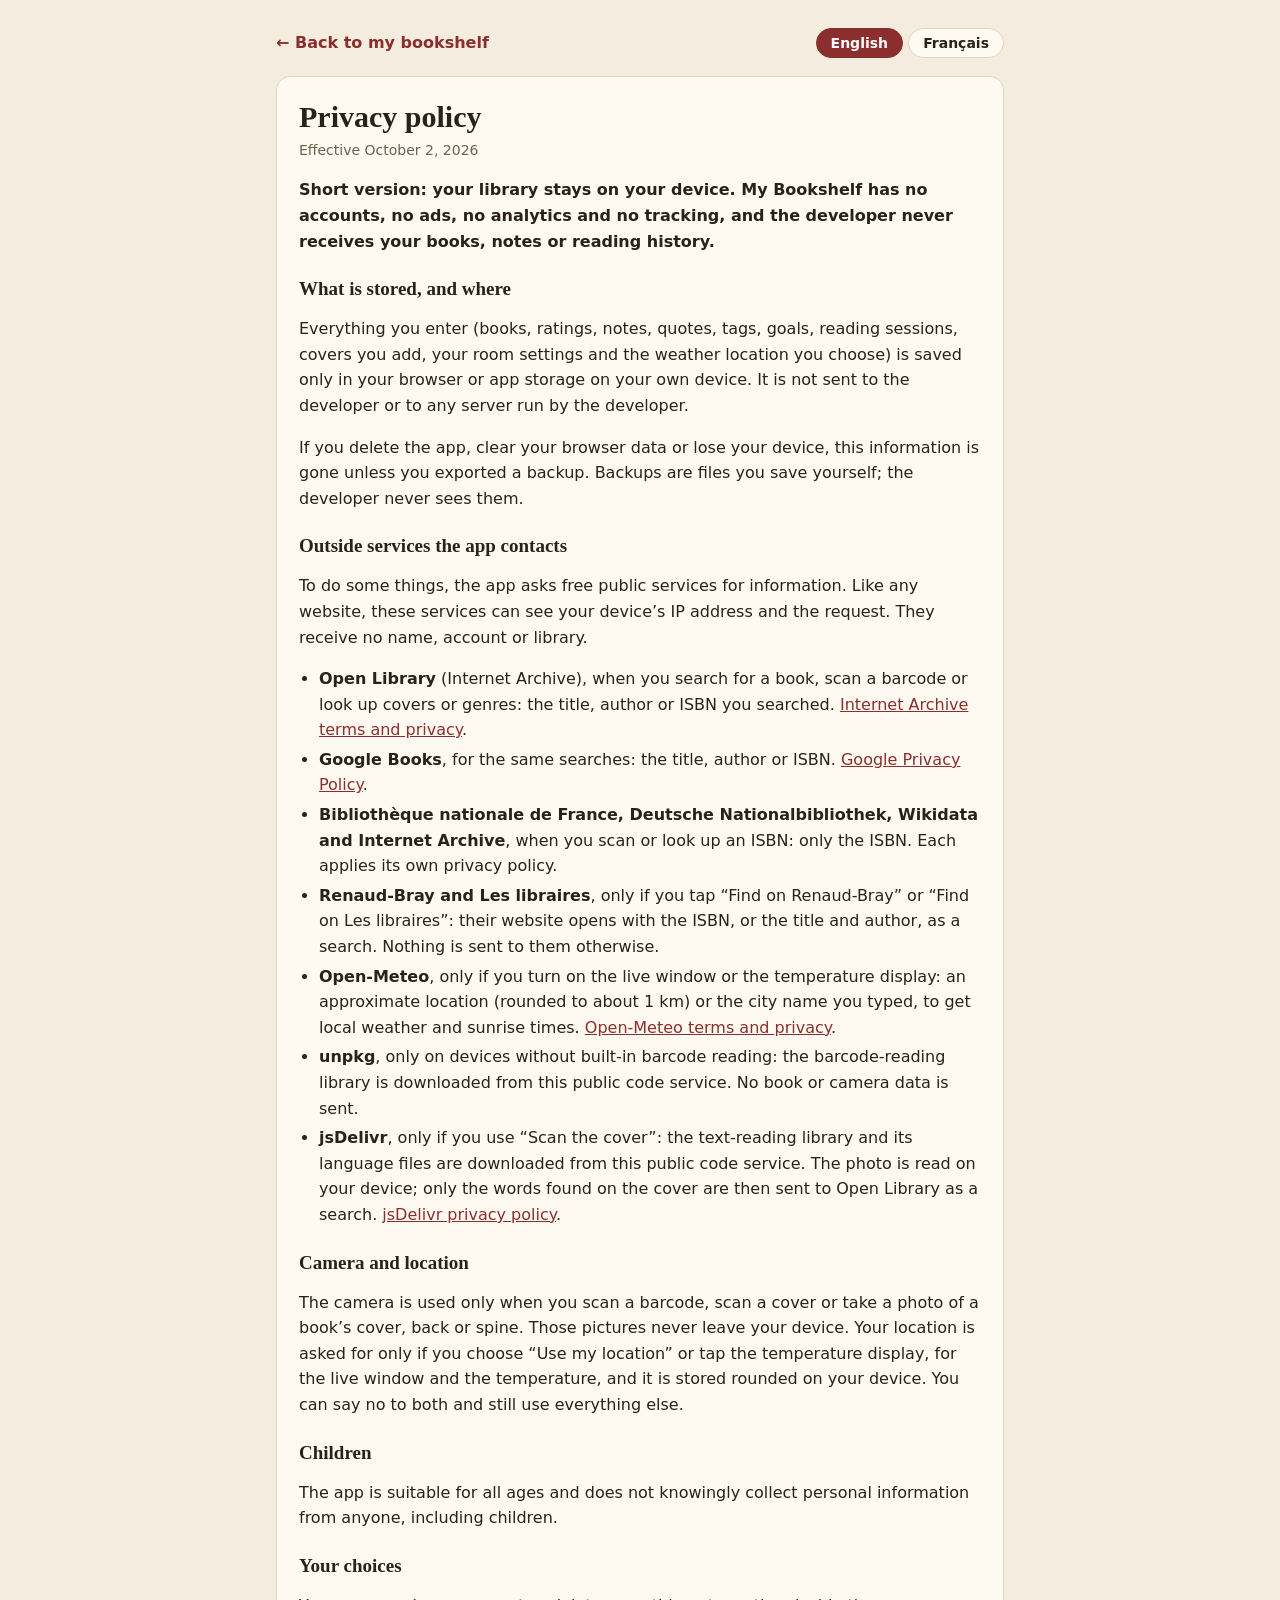
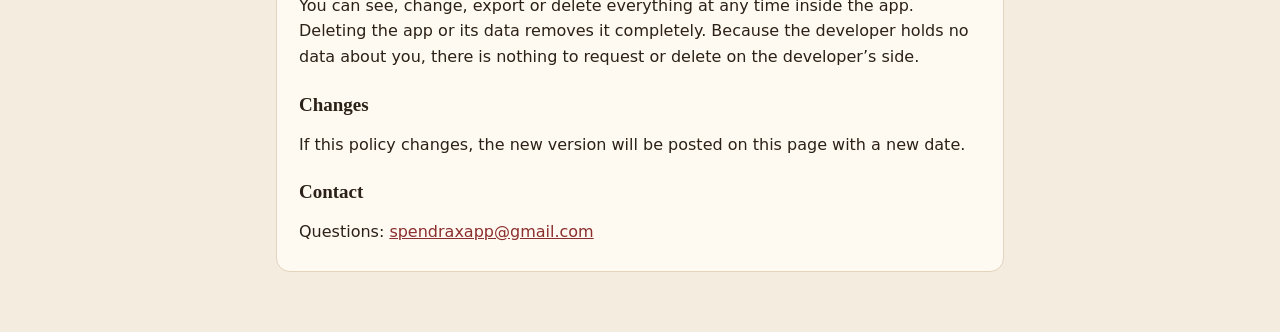
==== privacy.html @ d42e839b "Update app to version 62 More places are asked when a book is scanned or looked up (French and Germa" ====
<!doctype html>
<html lang="en"><head><meta charset="utf-8"><meta name="viewport" content="width=device-width, initial-scale=1">
<title>Privacy policy · My Bookshelf</title><meta name="theme-color" content="#6d4523"><link rel="icon" href="icon-192.png">
<style>
:root{--bg:#f3ecdf;--card:#fffaf1;--ink:#2a2118;--muted:#6f6152;--acc:#8b2e2e;--line:#e2d4bd}
@media(prefers-color-scheme:dark){:root{--bg:#1f1a15;--card:#2a231c;--ink:#f1e7d6;--muted:#bba98f;--acc:#e28b7a;--line:#3e3428}}
*{box-sizing:border-box}body{margin:0;background:var(--bg);color:var(--ink);font:16px/1.6 system-ui,-apple-system,Segoe UI,sans-serif}
main{max-width:760px;margin:0 auto;padding:28px 16px 60px}
.top{display:flex;flex-wrap:wrap;gap:10px;align-items:center;justify-content:space-between;margin-bottom:18px}
.top a{color:var(--acc);font-weight:600;text-decoration:none}
.lang button{border:1px solid var(--line);background:var(--card);color:var(--ink);border-radius:999px;padding:6px 14px;font:600 14px system-ui,sans-serif;cursor:pointer}
.lang button[aria-pressed=true]{background:var(--acc);border-color:var(--acc);color:#fff}
article{background:var(--card);border:1px solid var(--line);border-radius:14px;padding:22px 22px 10px}
h1{font:700 30px/1.2 Georgia,serif;margin:0 0 4px}h2{font:700 19px Georgia,serif;margin:24px 0 6px}
.date{color:var(--muted);font-size:14px;margin:0 0 14px}a{color:var(--acc)}ul{padding-left:20px}li{margin:4px 0}
[hidden]{display:none!important}
</style></head><body><main>
<div class="top"><a href="./">&larr; <span data-l="en">Back to my bookshelf</span><span data-l="fr" hidden>Retour à ma bibliothèque</span></a>
<div class="lang" role="group" aria-label="Language"><button type="button" data-set="en" aria-pressed="true">English</button> <button type="button" data-set="fr" aria-pressed="false">Français</button></div></div>
<article data-l="en"><h1>Privacy policy</h1><p class="date">Effective October 2, 2026</p>
<p><strong>Short version: your library stays on your device. My Bookshelf has no accounts, no ads, no analytics and no tracking, and the developer never receives your books, notes or reading history.</strong></p>
<h2>What is stored, and where</h2>
<p>Everything you enter (books, ratings, notes, quotes, tags, goals, reading sessions, covers you add, your room settings and the weather location you choose) is saved only in your browser or app storage on your own device. It is not sent to the developer or to any server run by the developer.</p>
<p>If you delete the app, clear your browser data or lose your device, this information is gone unless you exported a backup. Backups are files you save yourself; the developer never sees them.</p>
<h2>Outside services the app contacts</h2>
<p>To do some things, the app asks free public services for information. Like any website, these services can see your device’s IP address and the request. They receive no name, account or library.</p>
<ul>
<li><strong>Open Library</strong> (Internet Archive), when you search for a book, scan a barcode or look up covers or genres: the title, author or ISBN you searched. <a href="https://archive.org/about/terms.php">Internet Archive terms and privacy</a>.</li>
<li><strong>Google Books</strong>, for the same searches: the title, author or ISBN. <a href="https://policies.google.com/privacy">Google Privacy Policy</a>.</li>
<li><strong>Bibliothèque nationale de France, Deutsche Nationalbibliothek, Wikidata and Internet Archive</strong>, when you scan or look up an ISBN: only the ISBN. Each applies its own privacy policy.</li>
<li><strong>Renaud-Bray and Les libraires</strong>, only if you tap “Find on Renaud-Bray” or “Find on Les libraires”: their website opens with the ISBN, or the title and author, as a search. Nothing is sent to them otherwise.</li>
<li><strong>Open-Meteo</strong>, only if you turn on the live window or the temperature display: an approximate location (rounded to about 1 km) or the city name you typed, to get local weather and sunrise times. <a href="https://open-meteo.com/en/terms">Open-Meteo terms and privacy</a>.</li>
<li><strong>unpkg</strong>, only on devices without built-in barcode reading: the barcode-reading library is downloaded from this public code service. No book or camera data is sent.</li>
<li><strong>jsDelivr</strong>, only if you use “Scan the cover”: the text-reading library and its language files are downloaded from this public code service. The photo is read on your device; only the words found on the cover are then sent to Open Library as a search. <a href="https://www.jsdelivr.com/terms/privacy-policy-jsdelivr-net">jsDelivr privacy policy</a>.</li>
</ul>
<h2>Camera and location</h2>
<p>The camera is used only when you scan a barcode, scan a cover or take a photo of a book’s cover, back or spine. Those pictures never leave your device. Your location is asked for only if you choose “Use my location” or tap the temperature display, for the live window and the temperature, and it is stored rounded on your device. You can say no to both and still use everything else.</p>
<h2>Children</h2>
<p>The app is suitable for all ages and does not knowingly collect personal information from anyone, including children.</p>
<h2>Your choices</h2>
<p>You can see, change, export or delete everything at any time inside the app. Deleting the app or its data removes it completely. Because the developer holds no data about you, there is nothing to request or delete on the developer’s side.</p>
<h2>Changes</h2>
<p>If this policy changes, the new version will be posted on this page with a new date.</p>
<h2>Contact</h2>
<p>Questions: <a href="mailto:spendraxapp@gmail.com">spendraxapp@gmail.com</a></p></article><article data-l="fr" hidden><h1>Politique de confidentialité</h1><p class="date">En vigueur le 2 octobre 2026</p>
<p><strong>En bref : votre bibliothèque reste sur votre appareil. My Bookshelf n’a ni compte, ni publicité, ni statistiques d’utilisation, ni pistage, et le développeur ne reçoit jamais vos livres, vos notes ou votre historique de lecture.</strong></p>
<h2>Ce qui est enregistré, et où</h2>
<p>Tout ce que vous entrez (livres, notes, citations, étiquettes, objectifs, séances de lecture, couvertures ajoutées, réglages de la pièce et lieu choisi pour la météo) est enregistré uniquement dans le stockage de votre navigateur ou de l’application, sur votre appareil. Rien n’est envoyé au développeur ni à un serveur exploité par le développeur.</p>
<p>Si vous supprimez l’application, effacez les données du navigateur ou perdez votre appareil, ces renseignements disparaissent, sauf si vous avez exporté une sauvegarde. Les sauvegardes sont des fichiers que vous conservez vous-même; le développeur ne les voit jamais.</p>
<h2>Services externes contactés par l’application</h2>
<p>Pour certaines fonctions, l’application demande des renseignements à des services publics gratuits. Comme pour tout site Web, ces services peuvent voir l’adresse IP de votre appareil et la demande. Ils ne reçoivent ni nom, ni compte, ni bibliothèque.</p>
<ul>
<li><strong>Open Library</strong> (Internet Archive), quand vous cherchez un livre, lisez un code-barres ou cherchez des couvertures ou des genres : le titre, l’auteur ou l’ISBN recherché. <a href="https://archive.org/about/terms.php">Conditions et confidentialité d’Internet Archive</a>.</li>
<li><strong>Google Books</strong>, pour les mêmes recherches : le titre, l’auteur ou l’ISBN. <a href="https://policies.google.com/privacy?hl=fr">Règles de confidentialité de Google</a>.</li>
<li><strong>Bibliothèque nationale de France, Deutsche Nationalbibliothek, Wikidata et Internet Archive</strong>, quand vous scannez ou cherchez un ISBN : seulement l’ISBN. Chacun applique sa propre politique de confidentialité.</li>
<li><strong>Renaud-Bray et Les libraires</strong>, seulement si vous touchez « Chercher sur Renaud-Bray » ou « Chercher sur Les libraires » : leur site s’ouvre avec l’ISBN, ou le titre et l’auteur, comme recherche. Rien ne leur est envoyé autrement.</li>
<li><strong>Open-Meteo</strong>, seulement si vous activez la fenêtre en direct ou l’affichage de la température : une position approximative (arrondie à environ 1 km) ou le nom de ville saisi, pour obtenir la météo locale et l’heure du lever du soleil. <a href="https://open-meteo.com/en/terms">Conditions d’Open-Meteo</a>.</li>
<li><strong>unpkg</strong>, seulement sur les appareils sans lecture de code-barres intégrée : la bibliothèque de lecture de codes-barres est téléchargée depuis ce service public. Aucune donnée de livre ou de caméra n’est envoyée.</li>
<li><strong>jsDelivr</strong>, seulement si vous utilisez « Scanner la couverture » : la bibliothèque de lecture de texte et ses fichiers de langue sont téléchargés depuis ce service public. La photo est lue sur votre appareil; seuls les mots trouvés sur la couverture sont ensuite envoyés à Open Library comme recherche. <a href="https://www.jsdelivr.com/terms/privacy-policy-jsdelivr-net">Politique de confidentialité de jsDelivr</a>.</li>
</ul>
<h2>Caméra et position</h2>
<p>La caméra sert seulement quand vous scannez un code-barres, scannez une couverture ou prenez en photo la couverture, le dos ou la tranche d’un livre. Ces images ne quittent jamais votre appareil. La position est demandée seulement si vous choisissez « Utiliser ma position » ou touchez l’affichage de la température, pour la fenêtre en direct et la température, et elle est conservée arrondie sur votre appareil. Vous pouvez refuser les deux et utiliser tout le reste.</p>
<h2>Enfants</h2>
<p>L’application convient à tous les âges et ne recueille sciemment aucun renseignement personnel, y compris auprès d’enfants.</p>
<h2>Vos choix</h2>
<p>Vous pouvez consulter, modifier, exporter ou supprimer toutes vos données à tout moment dans l’application. Supprimer l’application ou ses données les efface complètement. Comme le développeur ne détient aucune donnée vous concernant, il n’y a rien à demander ou à supprimer de son côté.</p>
<h2>Modifications</h2>
<p>Si cette politique change, la nouvelle version sera publiée sur cette page avec une nouvelle date.</p>
<h2>Responsable et contact</h2>
<p>Questions ou demandes relatives à la protection des renseignements personnels : <a href="mailto:spendraxapp@gmail.com">spendraxapp@gmail.com</a></p></article></main><script>
function setL(l){document.documentElement.lang=l;document.querySelectorAll('[data-l]').forEach(e=>e.hidden=e.dataset.l!==l);document.querySelectorAll('[data-set]').forEach(b=>b.setAttribute('aria-pressed',b.dataset.set===l))}
document.querySelectorAll('[data-set]').forEach(b=>b.onclick=()=>setL(b.dataset.set));
let l=new URLSearchParams(location.search).get('lang');try{l=l||localStorage.getItem('bookshelf-lang')}catch(e){}
if(!l)l=(navigator.language||'en').slice(0,2);setL(l==='fr'||l==='ht'?'fr':'en');
</script></body></html>
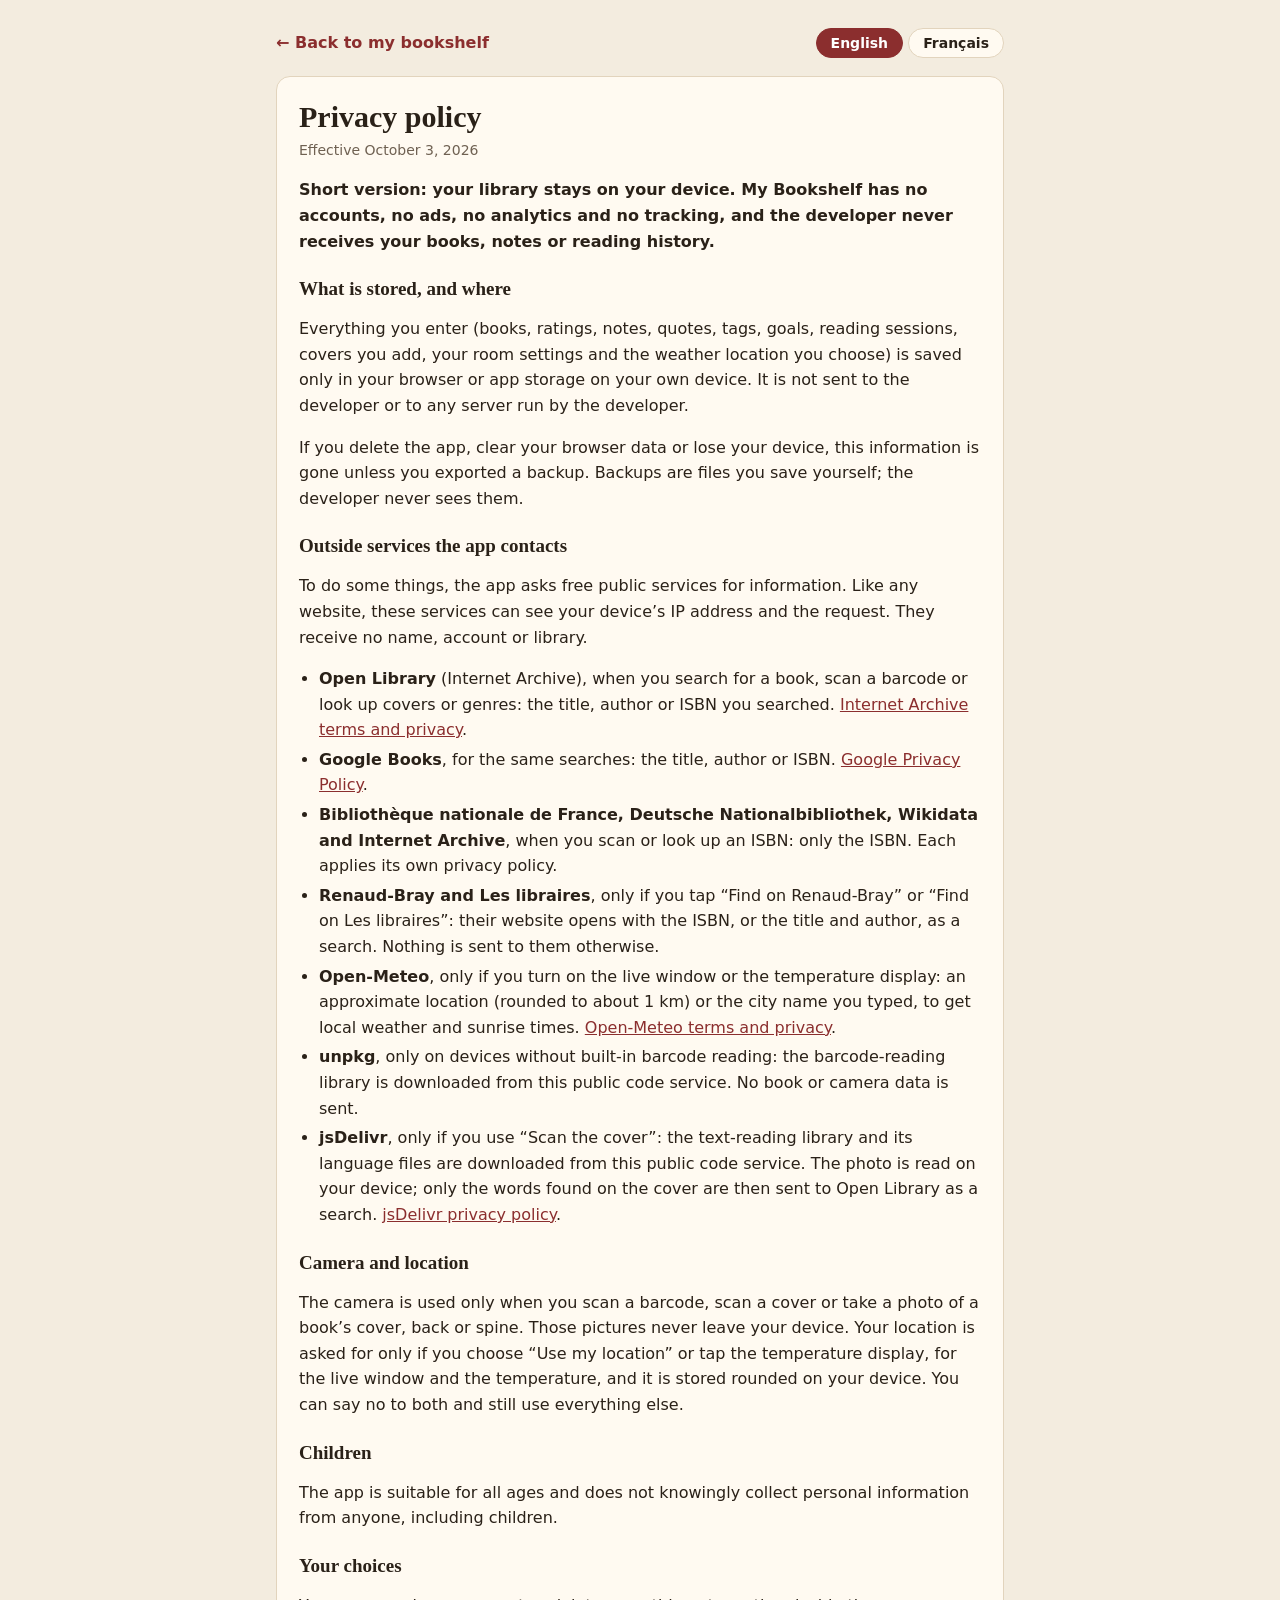
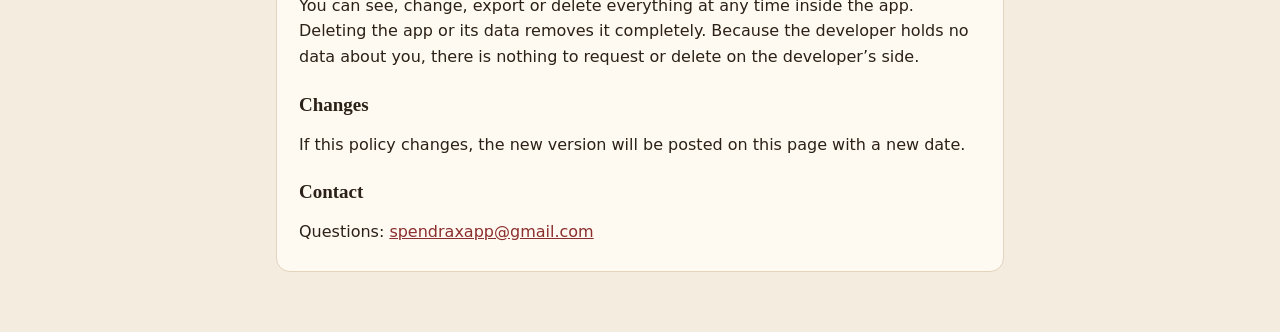
==== commit 2bc6a405: "Privacy page: new effective date Co-Authored-By: Claude Opus 5.5 <noreply@anthropic.com> Claude-Sess" ====
--- a/privacy.html
+++ b/privacy.html
@@ -17,7 +17,7 @@
 </style></head><body><main>
 <div class="top"><a href="./">&larr; <span data-l="en">Back to my bookshelf</span><span data-l="fr" hidden>Retour à ma bibliothèque</span></a>
 <div class="lang" role="group" aria-label="Language"><button type="button" data-set="en" aria-pressed="true">English</button> <button type="button" data-set="fr" aria-pressed="false">Français</button></div></div>
-<article data-l="en"><h1>Privacy policy</h1><p class="date">Effective October 2, 2026</p>
+<article data-l="en"><h1>Privacy policy</h1><p class="date">Effective October 3, 2026</p>
 <p><strong>Short version: your library stays on your device. My Bookshelf has no accounts, no ads, no analytics and no tracking, and the developer never receives your books, notes or reading history.</strong></p>
 <h2>What is stored, and where</h2>
 <p>Everything you enter (books, ratings, notes, quotes, tags, goals, reading sessions, covers you add, your room settings and the weather location you choose) is saved only in your browser or app storage on your own device. It is not sent to the developer or to any server run by the developer.</p>
@@ -42,7 +42,7 @@
 <h2>Changes</h2>
 <p>If this policy changes, the new version will be posted on this page with a new date.</p>
 <h2>Contact</h2>
-<p>Questions: <a href="mailto:spendraxapp@gmail.com">spendraxapp@gmail.com</a></p></article><article data-l="fr" hidden><h1>Politique de confidentialité</h1><p class="date">En vigueur le 2 octobre 2026</p>
+<p>Questions: <a href="mailto:spendraxapp@gmail.com">spendraxapp@gmail.com</a></p></article><article data-l="fr" hidden><h1>Politique de confidentialité</h1><p class="date">En vigueur le 3 octobre 2026</p>
 <p><strong>En bref : votre bibliothèque reste sur votre appareil. My Bookshelf n’a ni compte, ni publicité, ni statistiques d’utilisation, ni pistage, et le développeur ne reçoit jamais vos livres, vos notes ou votre historique de lecture.</strong></p>
 <h2>Ce qui est enregistré, et où</h2>
 <p>Tout ce que vous entrez (livres, notes, citations, étiquettes, objectifs, séances de lecture, couvertures ajoutées, réglages de la pièce et lieu choisi pour la météo) est enregistré uniquement dans le stockage de votre navigateur ou de l’application, sur votre appareil. Rien n’est envoyé au développeur ni à un serveur exploité par le développeur.</p>
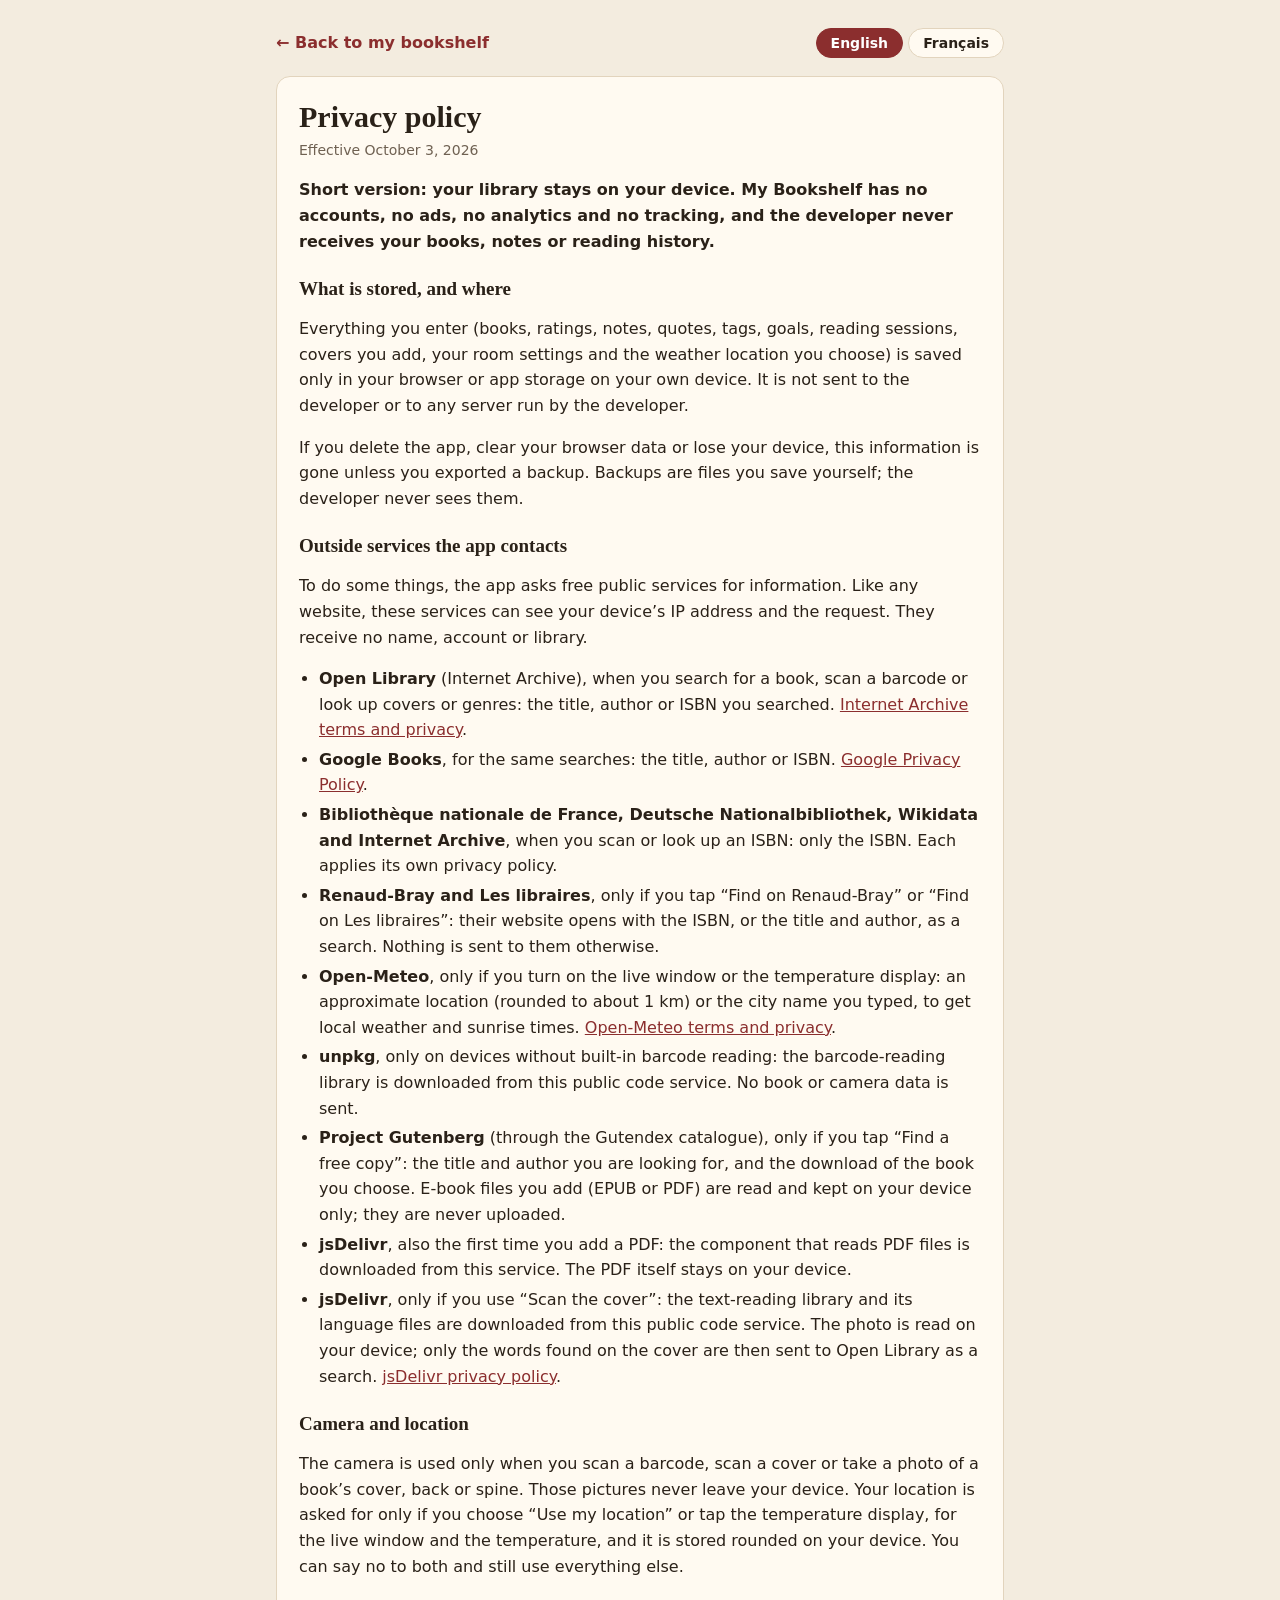
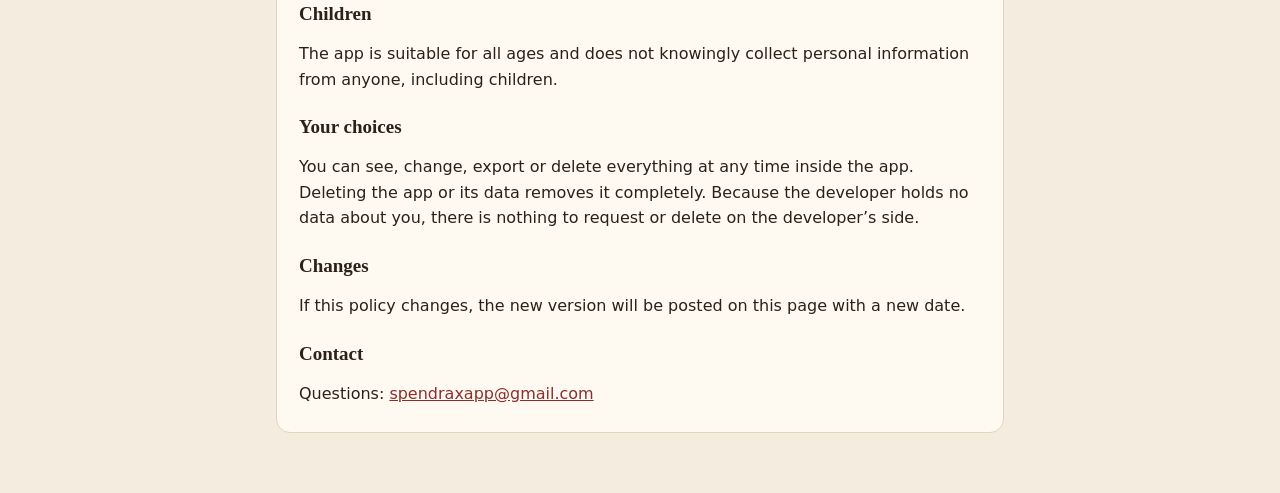
==== commit a337bab4: "Update app to version 63 Read e-books inside the app: attach your own EPUB file to a book, or a PDF " ====
--- a/privacy.html
+++ b/privacy.html
@@ -31,6 +31,8 @@
 <li><strong>Renaud-Bray and Les libraires</strong>, only if you tap “Find on Renaud-Bray” or “Find on Les libraires”: their website opens with the ISBN, or the title and author, as a search. Nothing is sent to them otherwise.</li>
 <li><strong>Open-Meteo</strong>, only if you turn on the live window or the temperature display: an approximate location (rounded to about 1 km) or the city name you typed, to get local weather and sunrise times. <a href="https://open-meteo.com/en/terms">Open-Meteo terms and privacy</a>.</li>
 <li><strong>unpkg</strong>, only on devices without built-in barcode reading: the barcode-reading library is downloaded from this public code service. No book or camera data is sent.</li>
+<li><strong>Project Gutenberg</strong> (through the Gutendex catalogue), only if you tap “Find a free copy”: the title and author you are looking for, and the download of the book you choose. E-book files you add (EPUB or PDF) are read and kept on your device only; they are never uploaded.</li>
+<li><strong>jsDelivr</strong>, also the first time you add a PDF: the component that reads PDF files is downloaded from this service. The PDF itself stays on your device.</li>
 <li><strong>jsDelivr</strong>, only if you use “Scan the cover”: the text-reading library and its language files are downloaded from this public code service. The photo is read on your device; only the words found on the cover are then sent to Open Library as a search. <a href="https://www.jsdelivr.com/terms/privacy-policy-jsdelivr-net">jsDelivr privacy policy</a>.</li>
 </ul>
 <h2>Camera and location</h2>
@@ -56,6 +58,8 @@
 <li><strong>Renaud-Bray et Les libraires</strong>, seulement si vous touchez « Chercher sur Renaud-Bray » ou « Chercher sur Les libraires » : leur site s’ouvre avec l’ISBN, ou le titre et l’auteur, comme recherche. Rien ne leur est envoyé autrement.</li>
 <li><strong>Open-Meteo</strong>, seulement si vous activez la fenêtre en direct ou l’affichage de la température : une position approximative (arrondie à environ 1 km) ou le nom de ville saisi, pour obtenir la météo locale et l’heure du lever du soleil. <a href="https://open-meteo.com/en/terms">Conditions d’Open-Meteo</a>.</li>
 <li><strong>unpkg</strong>, seulement sur les appareils sans lecture de code-barres intégrée : la bibliothèque de lecture de codes-barres est téléchargée depuis ce service public. Aucune donnée de livre ou de caméra n’est envoyée.</li>
+<li><strong>Projet Gutenberg</strong> (par le catalogue Gutendex), seulement si vous touchez « Trouver une copie gratuite » : le titre et l’auteur recherchés, et le téléchargement du livre choisi. Les fichiers de livres que vous ajoutez (EPUB ou PDF) sont lus et conservés sur votre appareil seulement; ils ne sont jamais téléversés.</li>
+<li><strong>jsDelivr</strong>, aussi la première fois que vous ajoutez un PDF : le composant qui lit les fichiers PDF est téléchargé depuis ce service. Le PDF lui-même reste sur votre appareil.</li>
 <li><strong>jsDelivr</strong>, seulement si vous utilisez « Scanner la couverture » : la bibliothèque de lecture de texte et ses fichiers de langue sont téléchargés depuis ce service public. La photo est lue sur votre appareil; seuls les mots trouvés sur la couverture sont ensuite envoyés à Open Library comme recherche. <a href="https://www.jsdelivr.com/terms/privacy-policy-jsdelivr-net">Politique de confidentialité de jsDelivr</a>.</li>
 </ul>
 <h2>Caméra et position</h2>
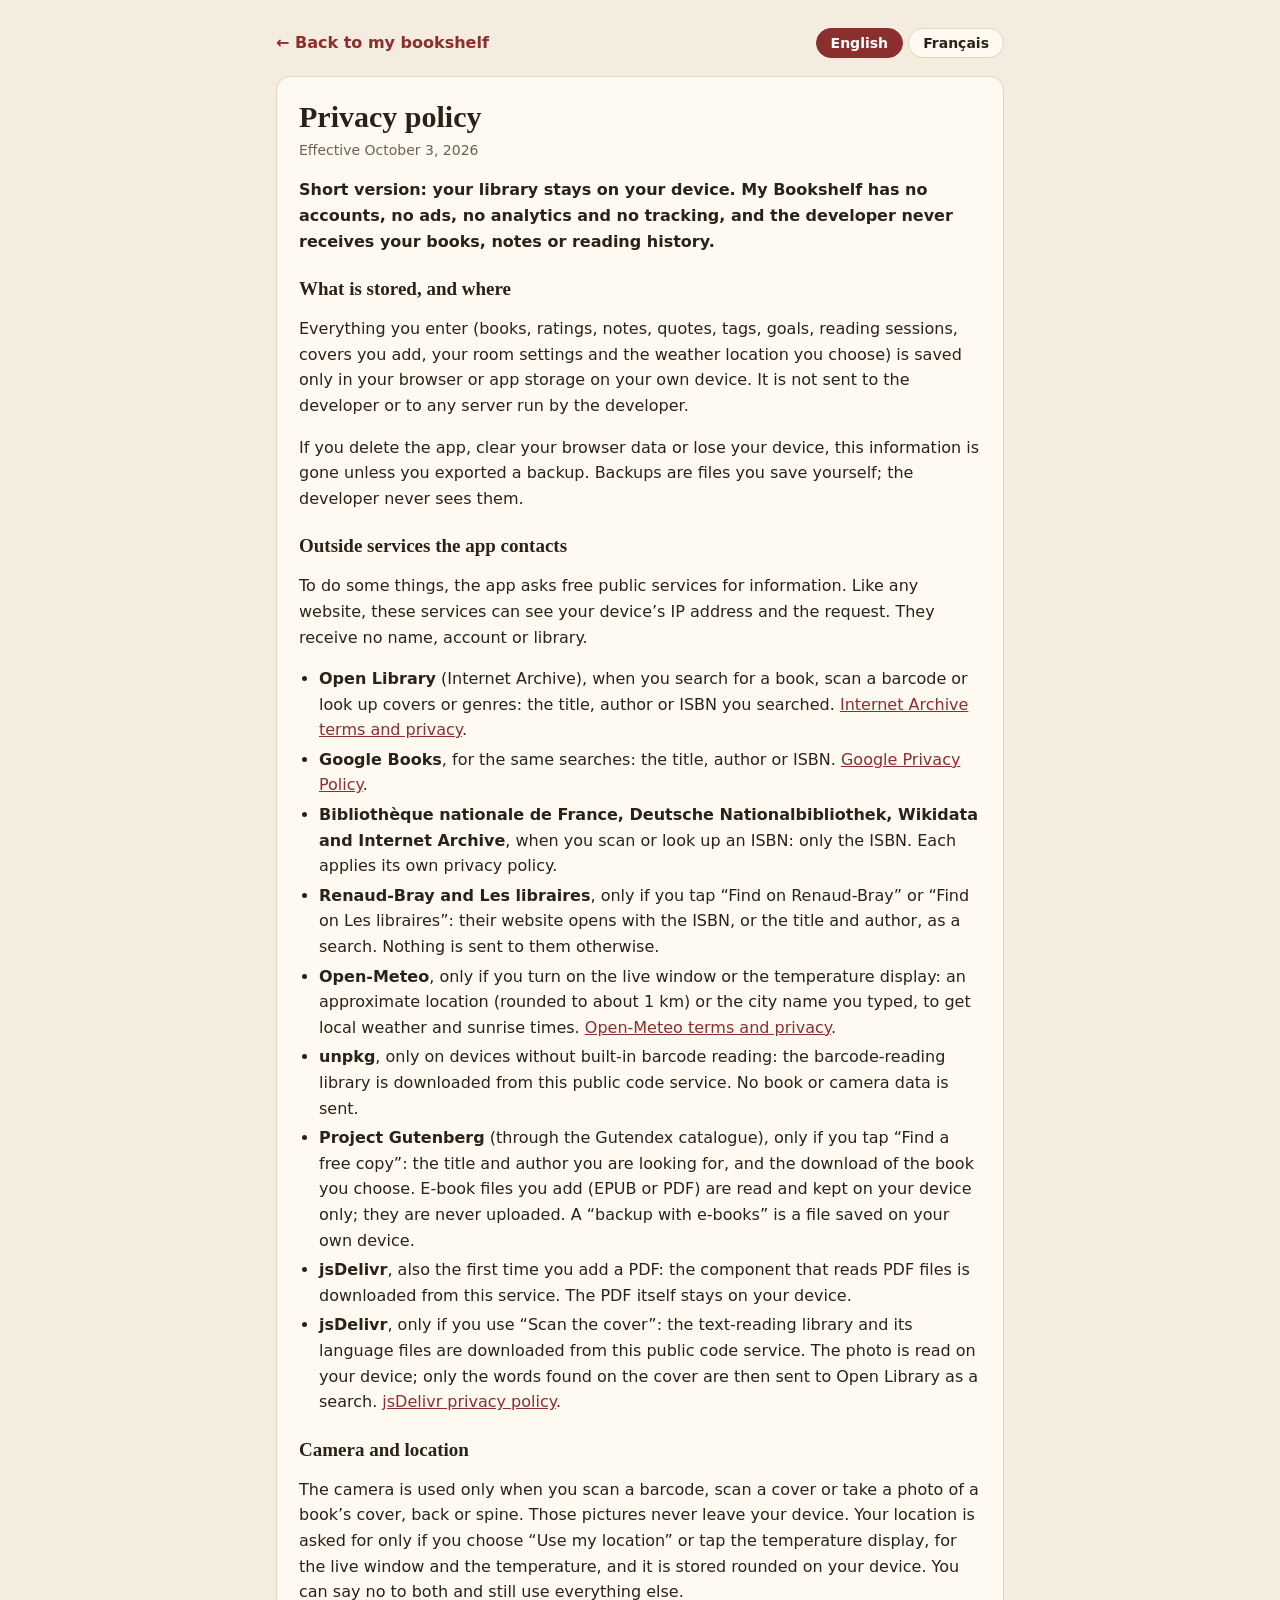
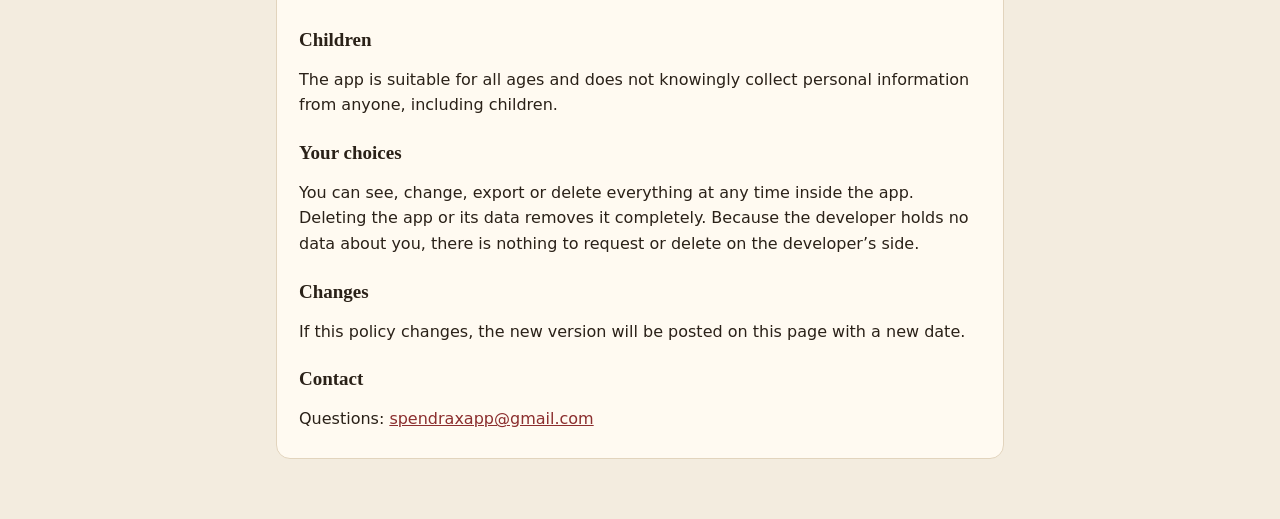
==== commit c10ec7cb: "Update app to version 65 Reader: Back button closes it, screen stays on, search in the book, page-by" ====
--- a/privacy.html
+++ b/privacy.html
@@ -31,7 +31,7 @@
 <li><strong>Renaud-Bray and Les libraires</strong>, only if you tap “Find on Renaud-Bray” or “Find on Les libraires”: their website opens with the ISBN, or the title and author, as a search. Nothing is sent to them otherwise.</li>
 <li><strong>Open-Meteo</strong>, only if you turn on the live window or the temperature display: an approximate location (rounded to about 1 km) or the city name you typed, to get local weather and sunrise times. <a href="https://open-meteo.com/en/terms">Open-Meteo terms and privacy</a>.</li>
 <li><strong>unpkg</strong>, only on devices without built-in barcode reading: the barcode-reading library is downloaded from this public code service. No book or camera data is sent.</li>
-<li><strong>Project Gutenberg</strong> (through the Gutendex catalogue), only if you tap “Find a free copy”: the title and author you are looking for, and the download of the book you choose. E-book files you add (EPUB or PDF) are read and kept on your device only; they are never uploaded.</li>
+<li><strong>Project Gutenberg</strong> (through the Gutendex catalogue), only if you tap “Find a free copy”: the title and author you are looking for, and the download of the book you choose. E-book files you add (EPUB or PDF) are read and kept on your device only; they are never uploaded. A “backup with e-books” is a file saved on your own device.</li>
 <li><strong>jsDelivr</strong>, also the first time you add a PDF: the component that reads PDF files is downloaded from this service. The PDF itself stays on your device.</li>
 <li><strong>jsDelivr</strong>, only if you use “Scan the cover”: the text-reading library and its language files are downloaded from this public code service. The photo is read on your device; only the words found on the cover are then sent to Open Library as a search. <a href="https://www.jsdelivr.com/terms/privacy-policy-jsdelivr-net">jsDelivr privacy policy</a>.</li>
 </ul>
@@ -58,7 +58,7 @@
 <li><strong>Renaud-Bray et Les libraires</strong>, seulement si vous touchez « Chercher sur Renaud-Bray » ou « Chercher sur Les libraires » : leur site s’ouvre avec l’ISBN, ou le titre et l’auteur, comme recherche. Rien ne leur est envoyé autrement.</li>
 <li><strong>Open-Meteo</strong>, seulement si vous activez la fenêtre en direct ou l’affichage de la température : une position approximative (arrondie à environ 1 km) ou le nom de ville saisi, pour obtenir la météo locale et l’heure du lever du soleil. <a href="https://open-meteo.com/en/terms">Conditions d’Open-Meteo</a>.</li>
 <li><strong>unpkg</strong>, seulement sur les appareils sans lecture de code-barres intégrée : la bibliothèque de lecture de codes-barres est téléchargée depuis ce service public. Aucune donnée de livre ou de caméra n’est envoyée.</li>
-<li><strong>Projet Gutenberg</strong> (par le catalogue Gutendex), seulement si vous touchez « Trouver une copie gratuite » : le titre et l’auteur recherchés, et le téléchargement du livre choisi. Les fichiers de livres que vous ajoutez (EPUB ou PDF) sont lus et conservés sur votre appareil seulement; ils ne sont jamais téléversés.</li>
+<li><strong>Projet Gutenberg</strong> (par le catalogue Gutendex), seulement si vous touchez « Trouver une copie gratuite » : le titre et l’auteur recherchés, et le téléchargement du livre choisi. Les fichiers de livres que vous ajoutez (EPUB ou PDF) sont lus et conservés sur votre appareil seulement; ils ne sont jamais téléversés. Une « sauvegarde avec les livres » est un fichier enregistré sur votre propre appareil.</li>
 <li><strong>jsDelivr</strong>, aussi la première fois que vous ajoutez un PDF : le composant qui lit les fichiers PDF est téléchargé depuis ce service. Le PDF lui-même reste sur votre appareil.</li>
 <li><strong>jsDelivr</strong>, seulement si vous utilisez « Scanner la couverture » : la bibliothèque de lecture de texte et ses fichiers de langue sont téléchargés depuis ce service public. La photo est lue sur votre appareil; seuls les mots trouvés sur la couverture sont ensuite envoyés à Open Library comme recherche. <a href="https://www.jsdelivr.com/terms/privacy-policy-jsdelivr-net">Politique de confidentialité de jsDelivr</a>.</li>
 </ul>
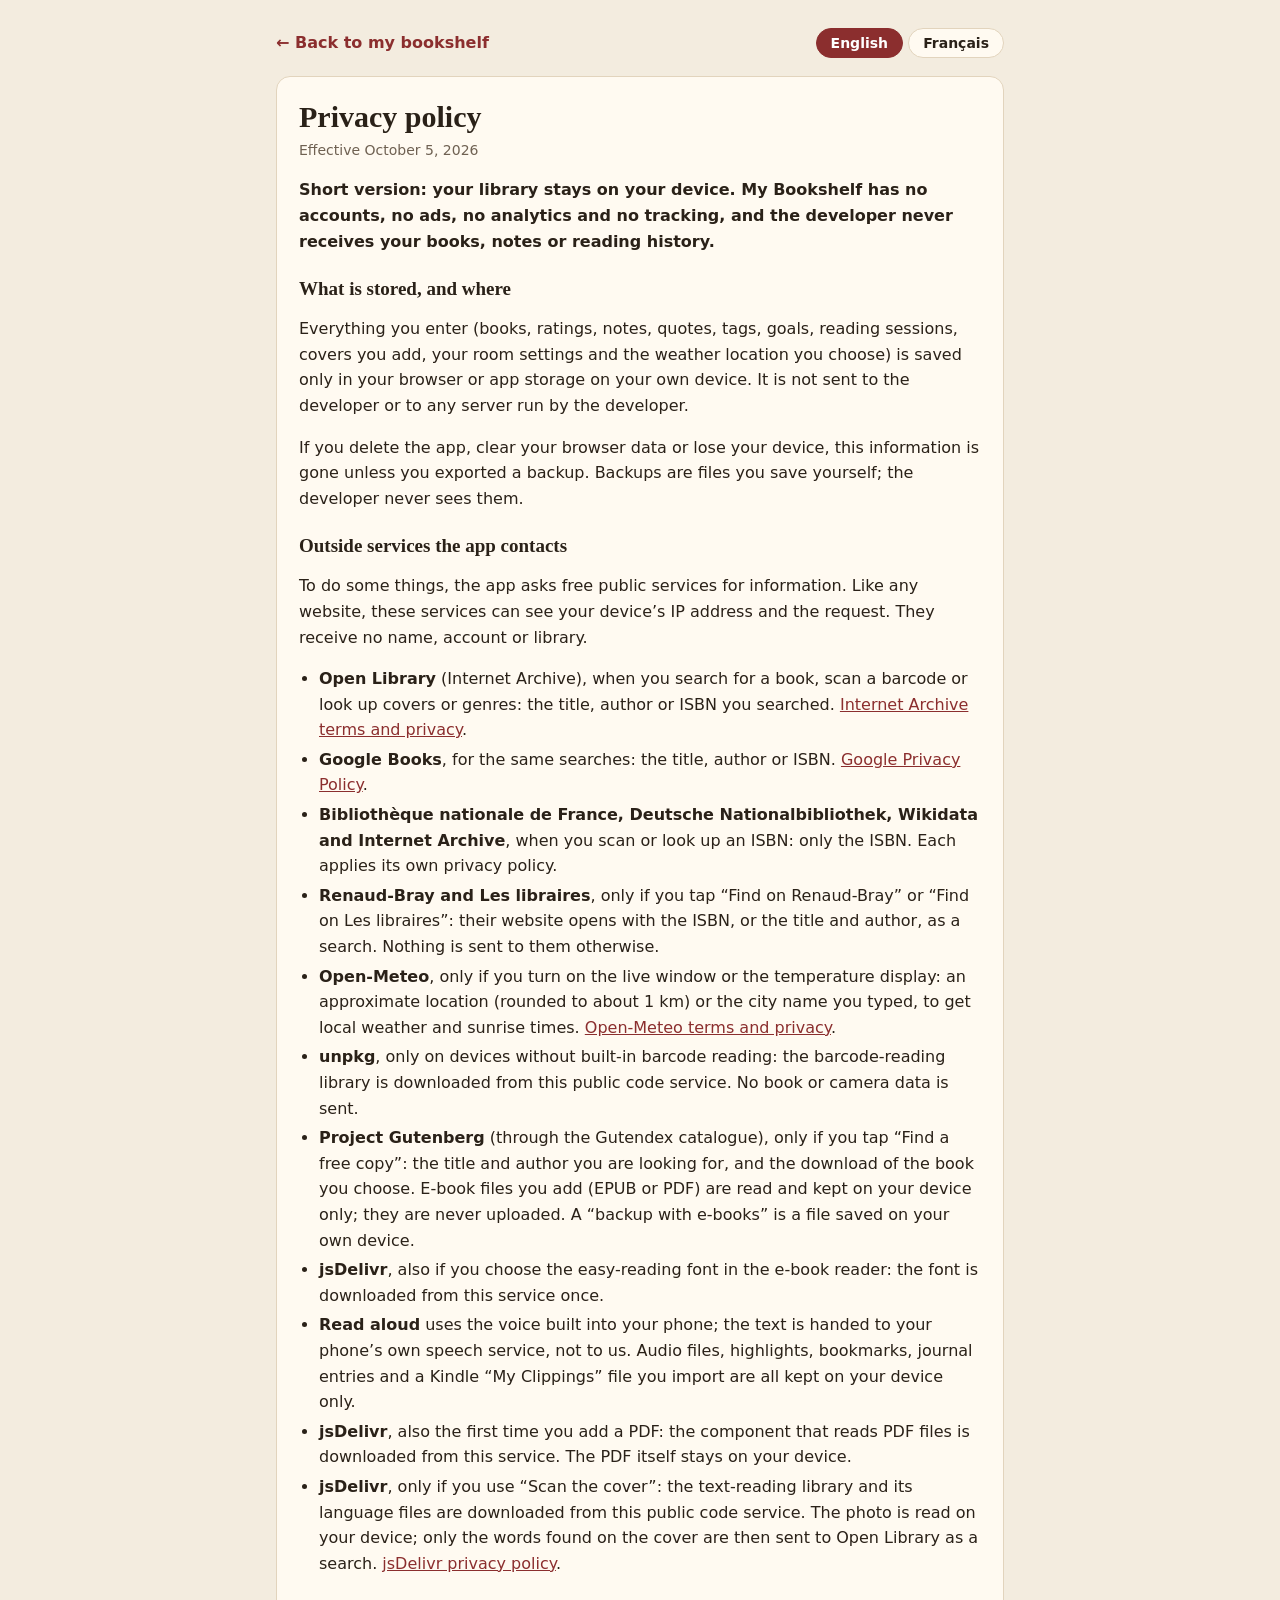
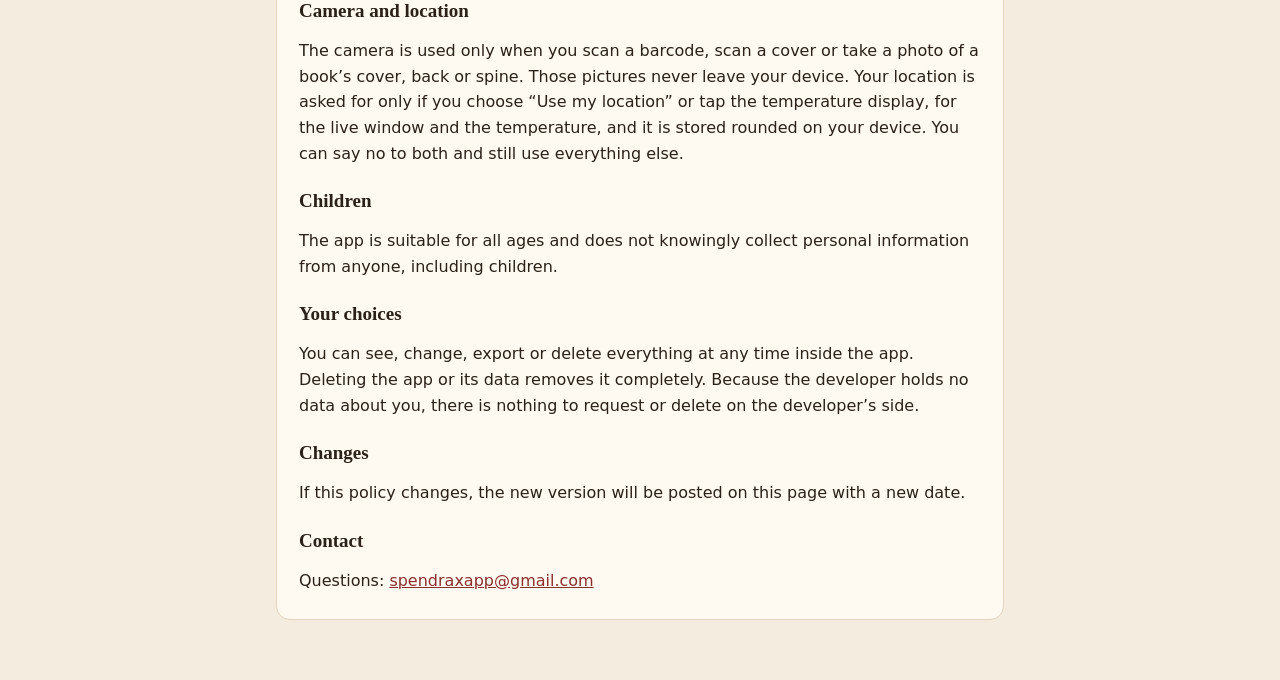
==== commit 6320d709: "Update app to version 66 Reader: read aloud, highlights, bookmarks, line spacing, margins and an eas" ====
--- a/privacy.html
+++ b/privacy.html
@@ -17,7 +17,7 @@
 </style></head><body><main>
 <div class="top"><a href="./">&larr; <span data-l="en">Back to my bookshelf</span><span data-l="fr" hidden>Retour à ma bibliothèque</span></a>
 <div class="lang" role="group" aria-label="Language"><button type="button" data-set="en" aria-pressed="true">English</button> <button type="button" data-set="fr" aria-pressed="false">Français</button></div></div>
-<article data-l="en"><h1>Privacy policy</h1><p class="date">Effective October 3, 2026</p>
+<article data-l="en"><h1>Privacy policy</h1><p class="date">Effective October 5, 2026</p>
 <p><strong>Short version: your library stays on your device. My Bookshelf has no accounts, no ads, no analytics and no tracking, and the developer never receives your books, notes or reading history.</strong></p>
 <h2>What is stored, and where</h2>
 <p>Everything you enter (books, ratings, notes, quotes, tags, goals, reading sessions, covers you add, your room settings and the weather location you choose) is saved only in your browser or app storage on your own device. It is not sent to the developer or to any server run by the developer.</p>
@@ -32,6 +32,8 @@
 <li><strong>Open-Meteo</strong>, only if you turn on the live window or the temperature display: an approximate location (rounded to about 1 km) or the city name you typed, to get local weather and sunrise times. <a href="https://open-meteo.com/en/terms">Open-Meteo terms and privacy</a>.</li>
 <li><strong>unpkg</strong>, only on devices without built-in barcode reading: the barcode-reading library is downloaded from this public code service. No book or camera data is sent.</li>
 <li><strong>Project Gutenberg</strong> (through the Gutendex catalogue), only if you tap “Find a free copy”: the title and author you are looking for, and the download of the book you choose. E-book files you add (EPUB or PDF) are read and kept on your device only; they are never uploaded. A “backup with e-books” is a file saved on your own device.</li>
+<li><strong>jsDelivr</strong>, also if you choose the easy-reading font in the e-book reader: the font is downloaded from this service once.</li>
+<li><strong>Read aloud</strong> uses the voice built into your phone; the text is handed to your phone’s own speech service, not to us. Audio files, highlights, bookmarks, journal entries and a Kindle “My Clippings” file you import are all kept on your device only.</li>
 <li><strong>jsDelivr</strong>, also the first time you add a PDF: the component that reads PDF files is downloaded from this service. The PDF itself stays on your device.</li>
 <li><strong>jsDelivr</strong>, only if you use “Scan the cover”: the text-reading library and its language files are downloaded from this public code service. The photo is read on your device; only the words found on the cover are then sent to Open Library as a search. <a href="https://www.jsdelivr.com/terms/privacy-policy-jsdelivr-net">jsDelivr privacy policy</a>.</li>
 </ul>
@@ -44,7 +46,7 @@
 <h2>Changes</h2>
 <p>If this policy changes, the new version will be posted on this page with a new date.</p>
 <h2>Contact</h2>
-<p>Questions: <a href="mailto:spendraxapp@gmail.com">spendraxapp@gmail.com</a></p></article><article data-l="fr" hidden><h1>Politique de confidentialité</h1><p class="date">En vigueur le 3 octobre 2026</p>
+<p>Questions: <a href="mailto:spendraxapp@gmail.com">spendraxapp@gmail.com</a></p></article><article data-l="fr" hidden><h1>Politique de confidentialité</h1><p class="date">En vigueur le 5 octobre 2026</p>
 <p><strong>En bref : votre bibliothèque reste sur votre appareil. My Bookshelf n’a ni compte, ni publicité, ni statistiques d’utilisation, ni pistage, et le développeur ne reçoit jamais vos livres, vos notes ou votre historique de lecture.</strong></p>
 <h2>Ce qui est enregistré, et où</h2>
 <p>Tout ce que vous entrez (livres, notes, citations, étiquettes, objectifs, séances de lecture, couvertures ajoutées, réglages de la pièce et lieu choisi pour la météo) est enregistré uniquement dans le stockage de votre navigateur ou de l’application, sur votre appareil. Rien n’est envoyé au développeur ni à un serveur exploité par le développeur.</p>
@@ -59,6 +61,8 @@
 <li><strong>Open-Meteo</strong>, seulement si vous activez la fenêtre en direct ou l’affichage de la température : une position approximative (arrondie à environ 1 km) ou le nom de ville saisi, pour obtenir la météo locale et l’heure du lever du soleil. <a href="https://open-meteo.com/en/terms">Conditions d’Open-Meteo</a>.</li>
 <li><strong>unpkg</strong>, seulement sur les appareils sans lecture de code-barres intégrée : la bibliothèque de lecture de codes-barres est téléchargée depuis ce service public. Aucune donnée de livre ou de caméra n’est envoyée.</li>
 <li><strong>Projet Gutenberg</strong> (par le catalogue Gutendex), seulement si vous touchez « Trouver une copie gratuite » : le titre et l’auteur recherchés, et le téléchargement du livre choisi. Les fichiers de livres que vous ajoutez (EPUB ou PDF) sont lus et conservés sur votre appareil seulement; ils ne sont jamais téléversés. Une « sauvegarde avec les livres » est un fichier enregistré sur votre propre appareil.</li>
+<li><strong>jsDelivr</strong>, aussi si vous choisissez la police facile à lire dans le lecteur : la police est téléchargée une fois depuis ce service.</li>
+<li><strong>La lecture à voix haute</strong> utilise la voix intégrée à votre téléphone; le texte est remis au service vocal de votre téléphone, pas à nous. Les fichiers audio, les surlignages, les signets, le journal de lecture et un fichier « My Clippings » de Kindle que vous importez restent sur votre appareil seulement.</li>
 <li><strong>jsDelivr</strong>, aussi la première fois que vous ajoutez un PDF : le composant qui lit les fichiers PDF est téléchargé depuis ce service. Le PDF lui-même reste sur votre appareil.</li>
 <li><strong>jsDelivr</strong>, seulement si vous utilisez « Scanner la couverture » : la bibliothèque de lecture de texte et ses fichiers de langue sont téléchargés depuis ce service public. La photo est lue sur votre appareil; seuls les mots trouvés sur la couverture sont ensuite envoyés à Open Library comme recherche. <a href="https://www.jsdelivr.com/terms/privacy-policy-jsdelivr-net">Politique de confidentialité de jsDelivr</a>.</li>
 </ul>
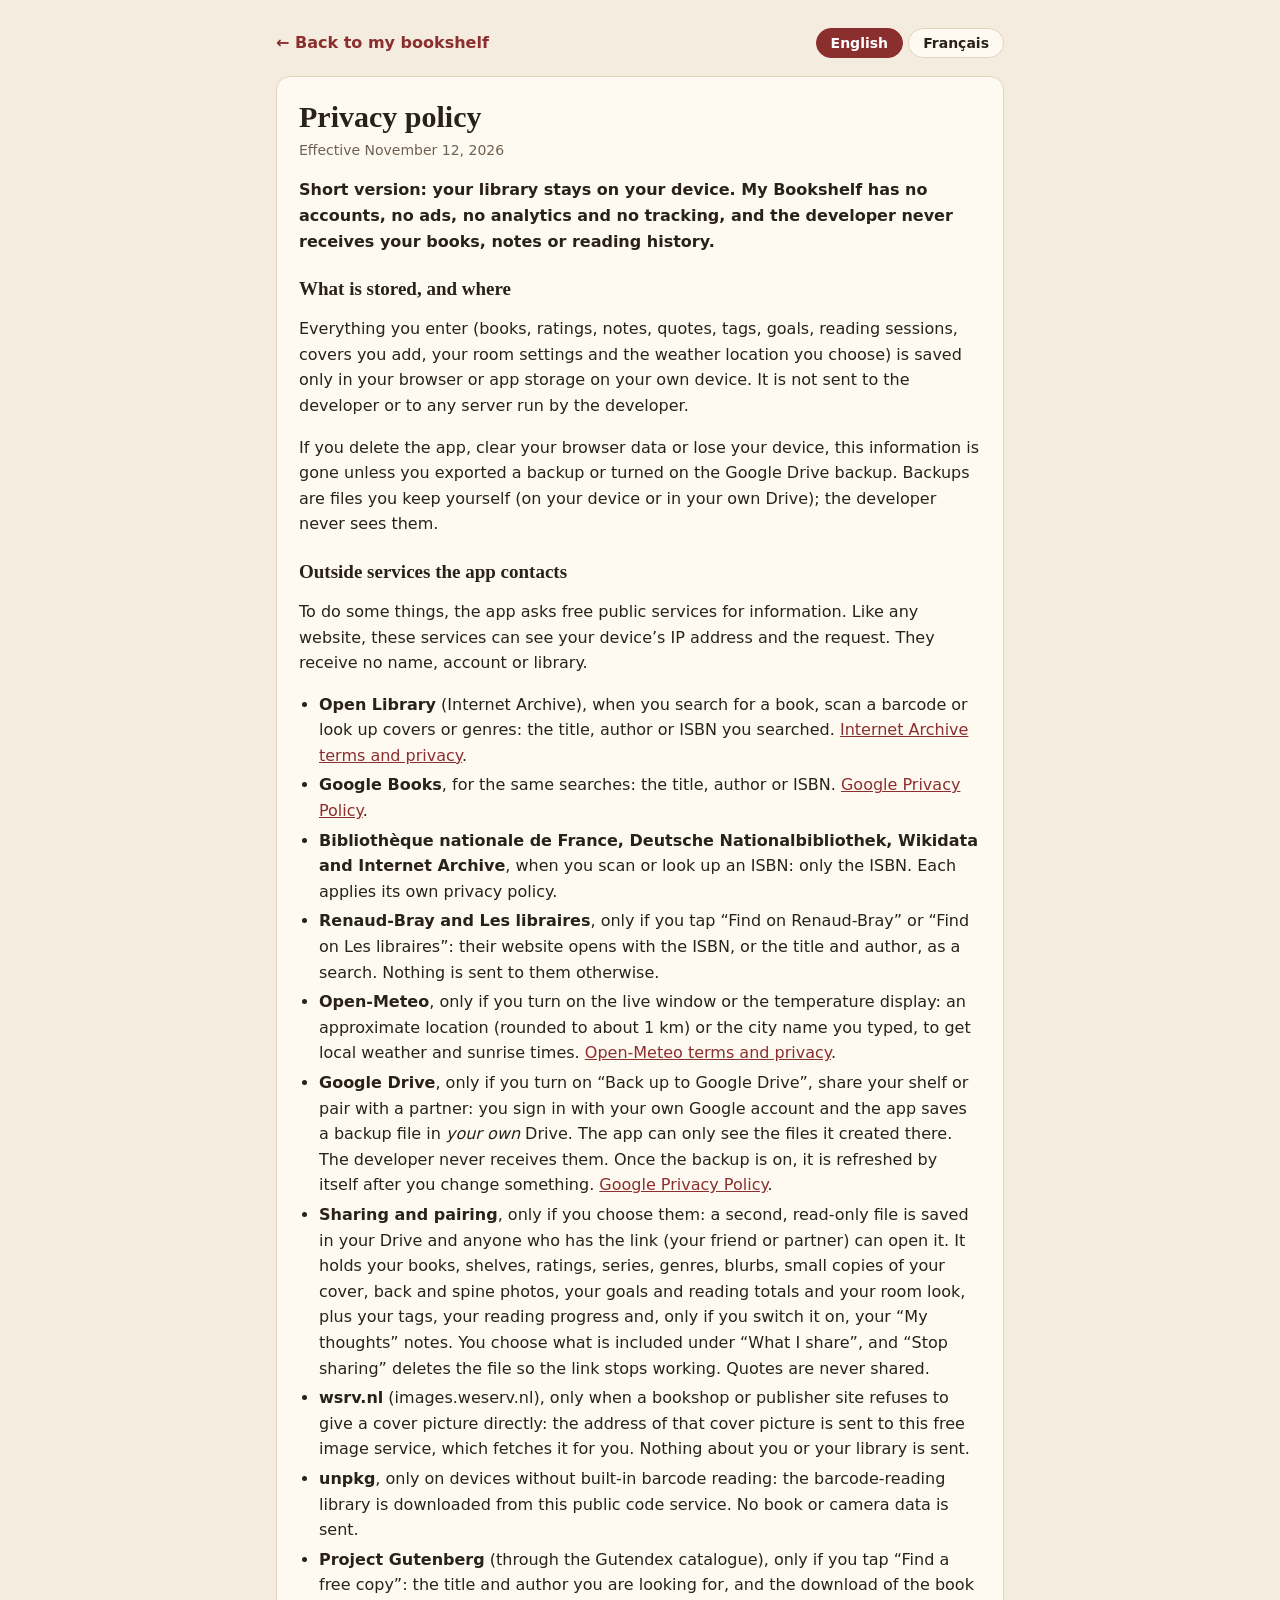
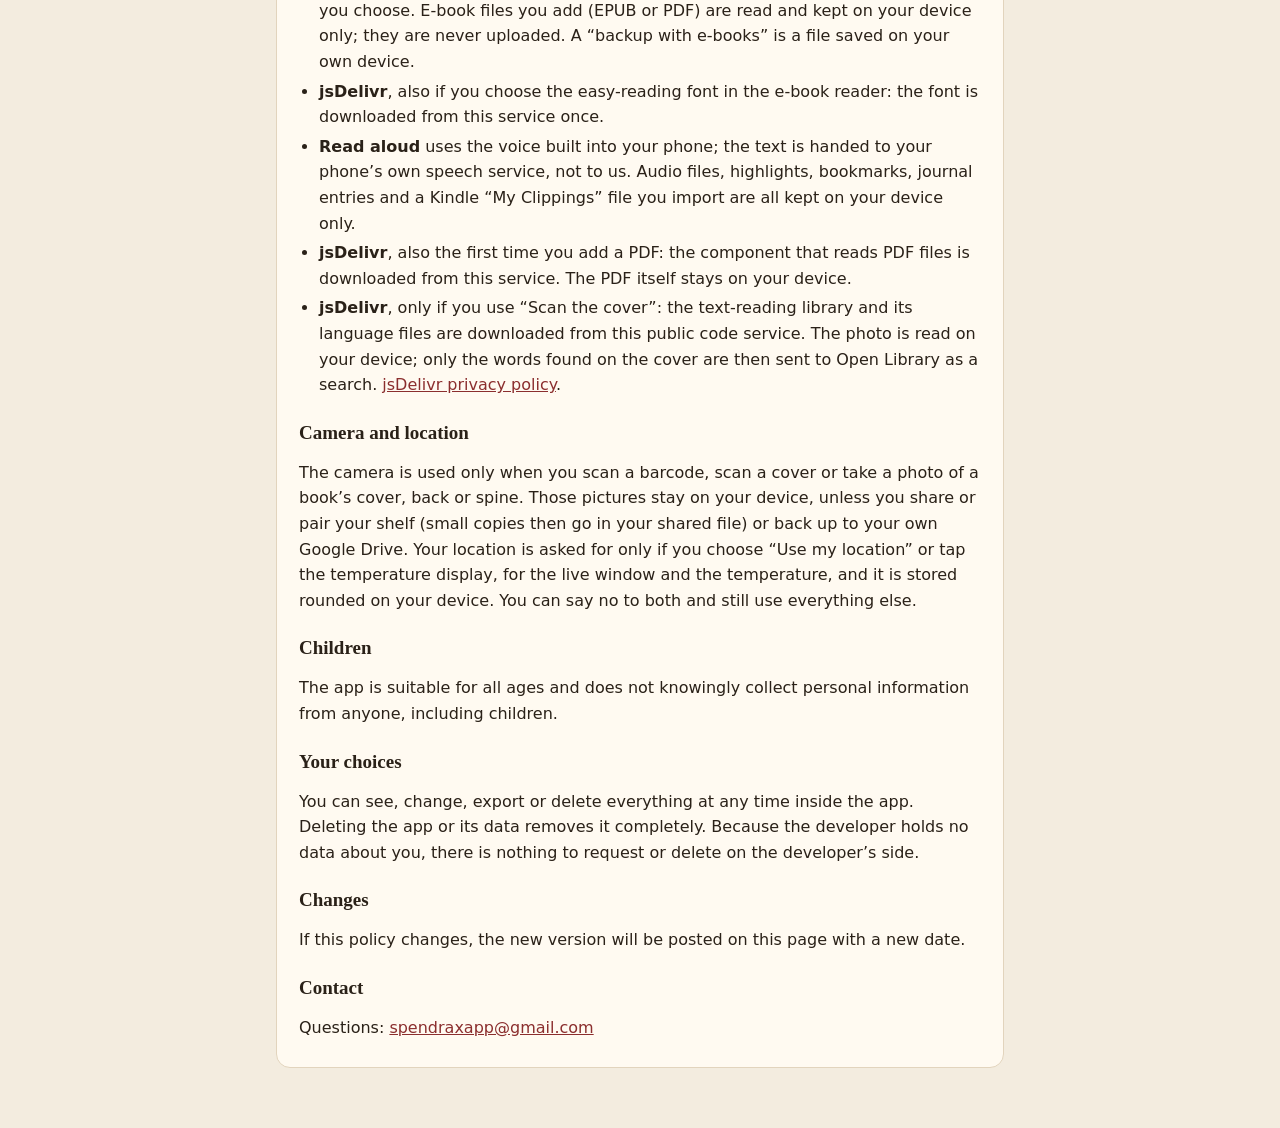
==== commit 9da2cc6c: "Automatic Drive backup, choose what is shared (tags, progress, thoughts), storage meter and warning," ====
--- a/privacy.html
+++ b/privacy.html
@@ -17,11 +17,11 @@
 </style></head><body><main>
 <div class="top"><a href="./">&larr; <span data-l="en">Back to my bookshelf</span><span data-l="fr" hidden>Retour à ma bibliothèque</span></a>
 <div class="lang" role="group" aria-label="Language"><button type="button" data-set="en" aria-pressed="true">English</button> <button type="button" data-set="fr" aria-pressed="false">Français</button></div></div>
-<article data-l="en"><h1>Privacy policy</h1><p class="date">Effective October 5, 2026</p>
+<article data-l="en"><h1>Privacy policy</h1><p class="date">Effective November 12, 2026</p>
 <p><strong>Short version: your library stays on your device. My Bookshelf has no accounts, no ads, no analytics and no tracking, and the developer never receives your books, notes or reading history.</strong></p>
 <h2>What is stored, and where</h2>
 <p>Everything you enter (books, ratings, notes, quotes, tags, goals, reading sessions, covers you add, your room settings and the weather location you choose) is saved only in your browser or app storage on your own device. It is not sent to the developer or to any server run by the developer.</p>
-<p>If you delete the app, clear your browser data or lose your device, this information is gone unless you exported a backup. Backups are files you save yourself; the developer never sees them.</p>
+<p>If you delete the app, clear your browser data or lose your device, this information is gone unless you exported a backup or turned on the Google Drive backup. Backups are files you keep yourself (on your device or in your own Drive); the developer never sees them.</p>
 <h2>Outside services the app contacts</h2>
 <p>To do some things, the app asks free public services for information. Like any website, these services can see your device’s IP address and the request. They receive no name, account or library.</p>
 <ul>
@@ -30,6 +30,9 @@
 <li><strong>Bibliothèque nationale de France, Deutsche Nationalbibliothek, Wikidata and Internet Archive</strong>, when you scan or look up an ISBN: only the ISBN. Each applies its own privacy policy.</li>
 <li><strong>Renaud-Bray and Les libraires</strong>, only if you tap “Find on Renaud-Bray” or “Find on Les libraires”: their website opens with the ISBN, or the title and author, as a search. Nothing is sent to them otherwise.</li>
 <li><strong>Open-Meteo</strong>, only if you turn on the live window or the temperature display: an approximate location (rounded to about 1 km) or the city name you typed, to get local weather and sunrise times. <a href="https://open-meteo.com/en/terms">Open-Meteo terms and privacy</a>.</li>
+<li><strong>Google Drive</strong>, only if you turn on “Back up to Google Drive”, share your shelf or pair with a partner: you sign in with your own Google account and the app saves a backup file in <em>your own</em> Drive. The app can only see the files it created there. The developer never receives them. Once the backup is on, it is refreshed by itself after you change something. <a href="https://policies.google.com/privacy">Google Privacy Policy</a>.</li>
+<li><strong>Sharing and pairing</strong>, only if you choose them: a second, read-only file is saved in your Drive and anyone who has the link (your friend or partner) can open it. It holds your books, shelves, ratings, series, genres, blurbs, small copies of your cover, back and spine photos, your goals and reading totals and your room look, plus your tags, your reading progress and, only if you switch it on, your “My thoughts” notes. You choose what is included under “What I share”, and “Stop sharing” deletes the file so the link stops working. Quotes are never shared.</li>
+<li><strong>wsrv.nl</strong> (images.weserv.nl), only when a bookshop or publisher site refuses to give a cover picture directly: the address of that cover picture is sent to this free image service, which fetches it for you. Nothing about you or your library is sent.</li>
 <li><strong>unpkg</strong>, only on devices without built-in barcode reading: the barcode-reading library is downloaded from this public code service. No book or camera data is sent.</li>
 <li><strong>Project Gutenberg</strong> (through the Gutendex catalogue), only if you tap “Find a free copy”: the title and author you are looking for, and the download of the book you choose. E-book files you add (EPUB or PDF) are read and kept on your device only; they are never uploaded. A “backup with e-books” is a file saved on your own device.</li>
 <li><strong>jsDelivr</strong>, also if you choose the easy-reading font in the e-book reader: the font is downloaded from this service once.</li>
@@ -38,7 +41,7 @@
 <li><strong>jsDelivr</strong>, only if you use “Scan the cover”: the text-reading library and its language files are downloaded from this public code service. The photo is read on your device; only the words found on the cover are then sent to Open Library as a search. <a href="https://www.jsdelivr.com/terms/privacy-policy-jsdelivr-net">jsDelivr privacy policy</a>.</li>
 </ul>
 <h2>Camera and location</h2>
-<p>The camera is used only when you scan a barcode, scan a cover or take a photo of a book’s cover, back or spine. Those pictures never leave your device. Your location is asked for only if you choose “Use my location” or tap the temperature display, for the live window and the temperature, and it is stored rounded on your device. You can say no to both and still use everything else.</p>
+<p>The camera is used only when you scan a barcode, scan a cover or take a photo of a book’s cover, back or spine. Those pictures stay on your device, unless you share or pair your shelf (small copies then go in your shared file) or back up to your own Google Drive. Your location is asked for only if you choose “Use my location” or tap the temperature display, for the live window and the temperature, and it is stored rounded on your device. You can say no to both and still use everything else.</p>
 <h2>Children</h2>
 <p>The app is suitable for all ages and does not knowingly collect personal information from anyone, including children.</p>
 <h2>Your choices</h2>
@@ -46,11 +49,11 @@
 <h2>Changes</h2>
 <p>If this policy changes, the new version will be posted on this page with a new date.</p>
 <h2>Contact</h2>
-<p>Questions: <a href="mailto:spendraxapp@gmail.com">spendraxapp@gmail.com</a></p></article><article data-l="fr" hidden><h1>Politique de confidentialité</h1><p class="date">En vigueur le 5 octobre 2026</p>
+<p>Questions: <a href="mailto:spendraxapp@gmail.com">spendraxapp@gmail.com</a></p></article><article data-l="fr" hidden><h1>Politique de confidentialité</h1><p class="date">En vigueur le 12 novembre 2026</p>
 <p><strong>En bref : votre bibliothèque reste sur votre appareil. My Bookshelf n’a ni compte, ni publicité, ni statistiques d’utilisation, ni pistage, et le développeur ne reçoit jamais vos livres, vos notes ou votre historique de lecture.</strong></p>
 <h2>Ce qui est enregistré, et où</h2>
 <p>Tout ce que vous entrez (livres, notes, citations, étiquettes, objectifs, séances de lecture, couvertures ajoutées, réglages de la pièce et lieu choisi pour la météo) est enregistré uniquement dans le stockage de votre navigateur ou de l’application, sur votre appareil. Rien n’est envoyé au développeur ni à un serveur exploité par le développeur.</p>
-<p>Si vous supprimez l’application, effacez les données du navigateur ou perdez votre appareil, ces renseignements disparaissent, sauf si vous avez exporté une sauvegarde. Les sauvegardes sont des fichiers que vous conservez vous-même; le développeur ne les voit jamais.</p>
+<p>Si vous supprimez l’application, effacez les données du navigateur ou perdez votre appareil, ces renseignements disparaissent, sauf si vous avez exporté une sauvegarde ou activé la sauvegarde Google Drive. Les sauvegardes sont des fichiers que vous conservez vous-même (sur votre appareil ou dans votre propre Drive); le développeur ne les voit jamais.</p>
 <h2>Services externes contactés par l’application</h2>
 <p>Pour certaines fonctions, l’application demande des renseignements à des services publics gratuits. Comme pour tout site Web, ces services peuvent voir l’adresse IP de votre appareil et la demande. Ils ne reçoivent ni nom, ni compte, ni bibliothèque.</p>
 <ul>
@@ -59,6 +62,9 @@
 <li><strong>Bibliothèque nationale de France, Deutsche Nationalbibliothek, Wikidata et Internet Archive</strong>, quand vous scannez ou cherchez un ISBN : seulement l’ISBN. Chacun applique sa propre politique de confidentialité.</li>
 <li><strong>Renaud-Bray et Les libraires</strong>, seulement si vous touchez « Chercher sur Renaud-Bray » ou « Chercher sur Les libraires » : leur site s’ouvre avec l’ISBN, ou le titre et l’auteur, comme recherche. Rien ne leur est envoyé autrement.</li>
 <li><strong>Open-Meteo</strong>, seulement si vous activez la fenêtre en direct ou l’affichage de la température : une position approximative (arrondie à environ 1 km) ou le nom de ville saisi, pour obtenir la météo locale et l’heure du lever du soleil. <a href="https://open-meteo.com/en/terms">Conditions d’Open-Meteo</a>.</li>
+<li><strong>Google Drive</strong>, seulement si vous activez « Sauvegarder dans Google Drive », partagez votre bibliothèque ou la jumelez avec un partenaire : vous vous connectez avec votre propre compte Google et l’application enregistre un fichier de sauvegarde dans <em>votre</em> Drive. L’application ne voit que les fichiers qu’elle y a créés. Le développeur ne les reçoit jamais. Une fois la sauvegarde activée, elle se met à jour d’elle-même après vos changements. <a href="https://policies.google.com/privacy">Règles de confidentialité de Google</a>.</li>
+<li><strong>Partage et jumelage</strong>, seulement si vous les choisissez : un deuxième fichier, en lecture seule, est enregistré dans votre Drive et toute personne qui a le lien (votre ami ou partenaire) peut l’ouvrir. Il contient vos livres, étagères, notes en étoiles, séries, genres, résumés, de petites copies de vos photos de couverture, de dos et de tranche, vos objectifs et totaux de lecture et l’apparence de votre pièce, ainsi que vos étiquettes, votre progression de lecture et, seulement si vous l’activez, vos notes « Mes pensées ». Vous choisissez ce qui est inclus sous « Ce que je partage », et « Arrêter le partage » supprime le fichier : le lien cesse de fonctionner. Les citations ne sont jamais partagées.</li>
+<li><strong>wsrv.nl</strong> (images.weserv.nl), seulement quand le site d’une librairie ou d’un éditeur refuse de donner directement une image de couverture : l’adresse de cette image est envoyée à ce service d’images gratuit, qui la récupère pour vous. Rien sur vous ni sur votre bibliothèque n’est envoyé.</li>
 <li><strong>unpkg</strong>, seulement sur les appareils sans lecture de code-barres intégrée : la bibliothèque de lecture de codes-barres est téléchargée depuis ce service public. Aucune donnée de livre ou de caméra n’est envoyée.</li>
 <li><strong>Projet Gutenberg</strong> (par le catalogue Gutendex), seulement si vous touchez « Trouver une copie gratuite » : le titre et l’auteur recherchés, et le téléchargement du livre choisi. Les fichiers de livres que vous ajoutez (EPUB ou PDF) sont lus et conservés sur votre appareil seulement; ils ne sont jamais téléversés. Une « sauvegarde avec les livres » est un fichier enregistré sur votre propre appareil.</li>
 <li><strong>jsDelivr</strong>, aussi si vous choisissez la police facile à lire dans le lecteur : la police est téléchargée une fois depuis ce service.</li>
@@ -67,7 +73,7 @@
 <li><strong>jsDelivr</strong>, seulement si vous utilisez « Scanner la couverture » : la bibliothèque de lecture de texte et ses fichiers de langue sont téléchargés depuis ce service public. La photo est lue sur votre appareil; seuls les mots trouvés sur la couverture sont ensuite envoyés à Open Library comme recherche. <a href="https://www.jsdelivr.com/terms/privacy-policy-jsdelivr-net">Politique de confidentialité de jsDelivr</a>.</li>
 </ul>
 <h2>Caméra et position</h2>
-<p>La caméra sert seulement quand vous scannez un code-barres, scannez une couverture ou prenez en photo la couverture, le dos ou la tranche d’un livre. Ces images ne quittent jamais votre appareil. La position est demandée seulement si vous choisissez « Utiliser ma position » ou touchez l’affichage de la température, pour la fenêtre en direct et la température, et elle est conservée arrondie sur votre appareil. Vous pouvez refuser les deux et utiliser tout le reste.</p>
+<p>La caméra sert seulement quand vous scannez un code-barres, scannez une couverture ou prenez en photo la couverture, le dos ou la tranche d’un livre. Ces images restent sur votre appareil, sauf si vous partagez ou jumelez votre bibliothèque (de petites copies vont alors dans votre fichier partagé) ou si vous sauvegardez dans votre propre Google Drive. La position est demandée seulement si vous choisissez « Utiliser ma position » ou touchez l’affichage de la température, pour la fenêtre en direct et la température, et elle est conservée arrondie sur votre appareil. Vous pouvez refuser les deux et utiliser tout le reste.</p>
 <h2>Enfants</h2>
 <p>L’application convient à tous les âges et ne recueille sciemment aucun renseignement personnel, y compris auprès d’enfants.</p>
 <h2>Vos choix</h2>
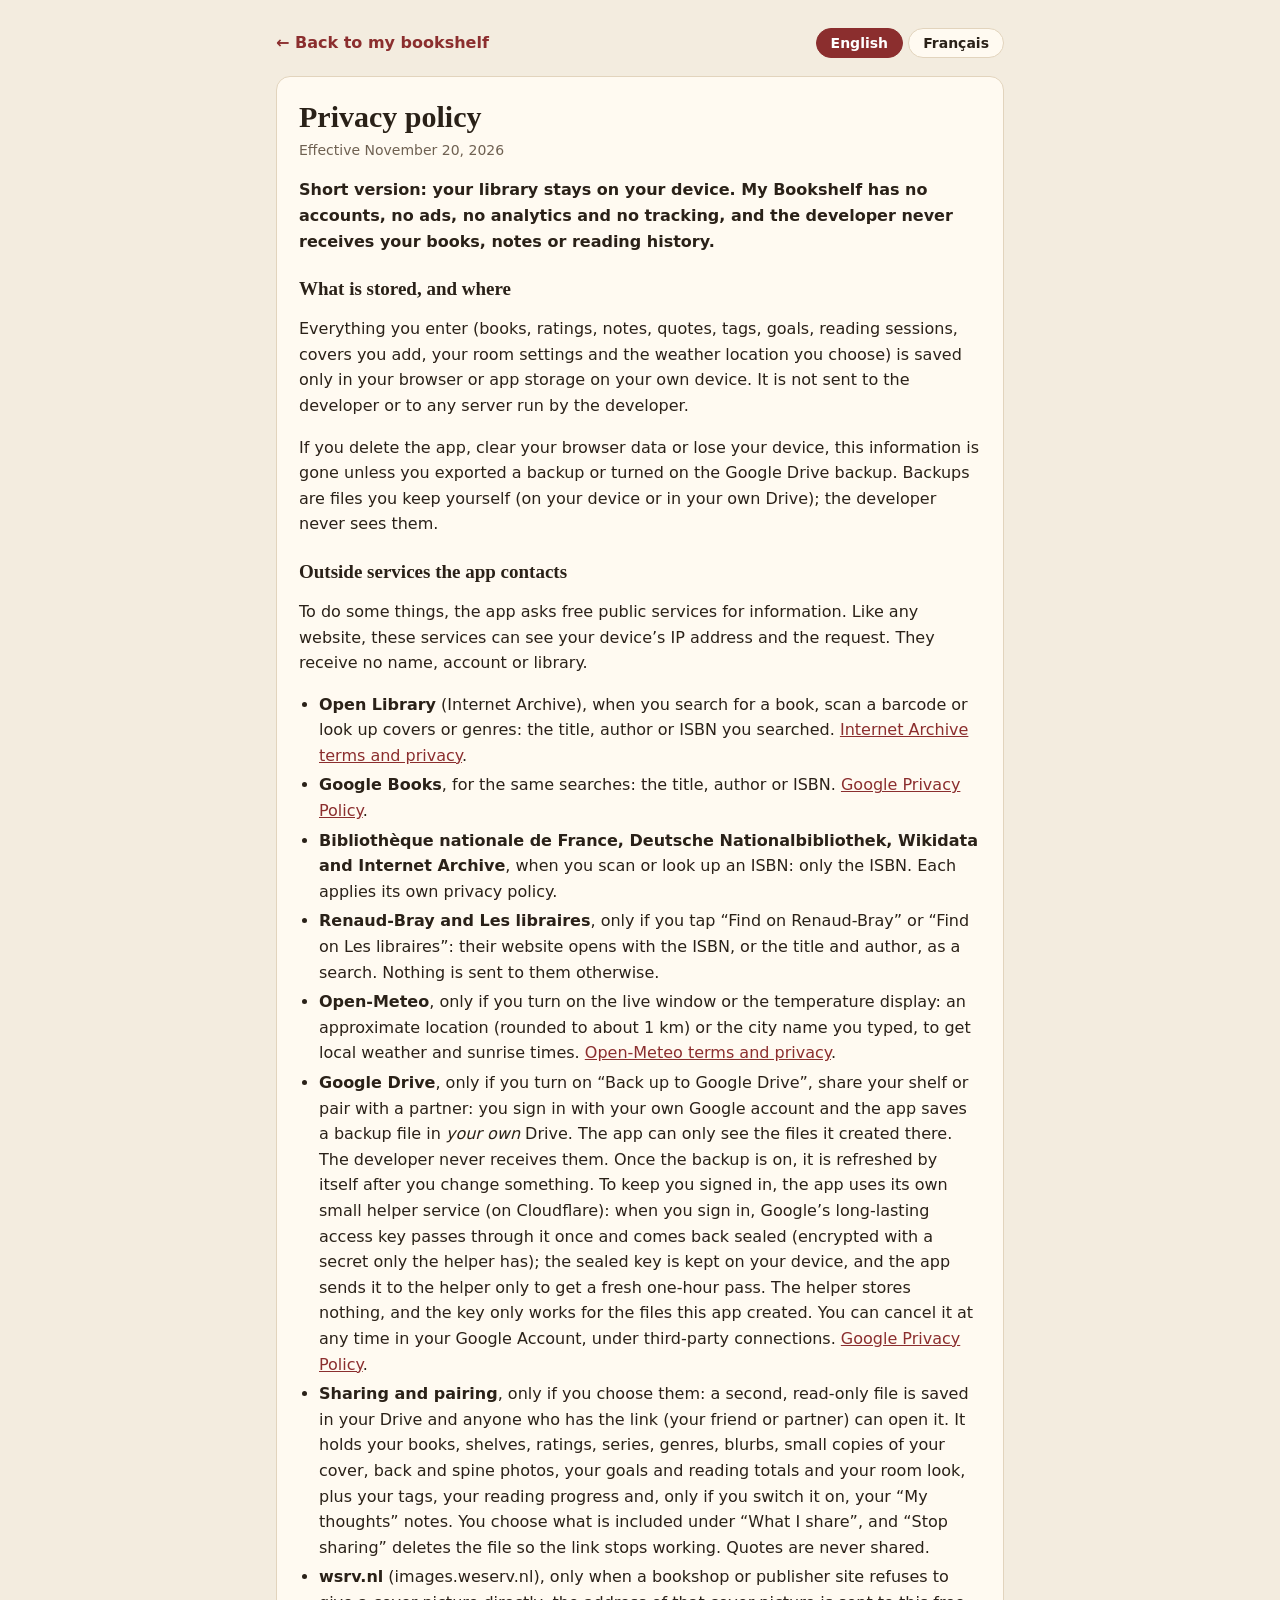
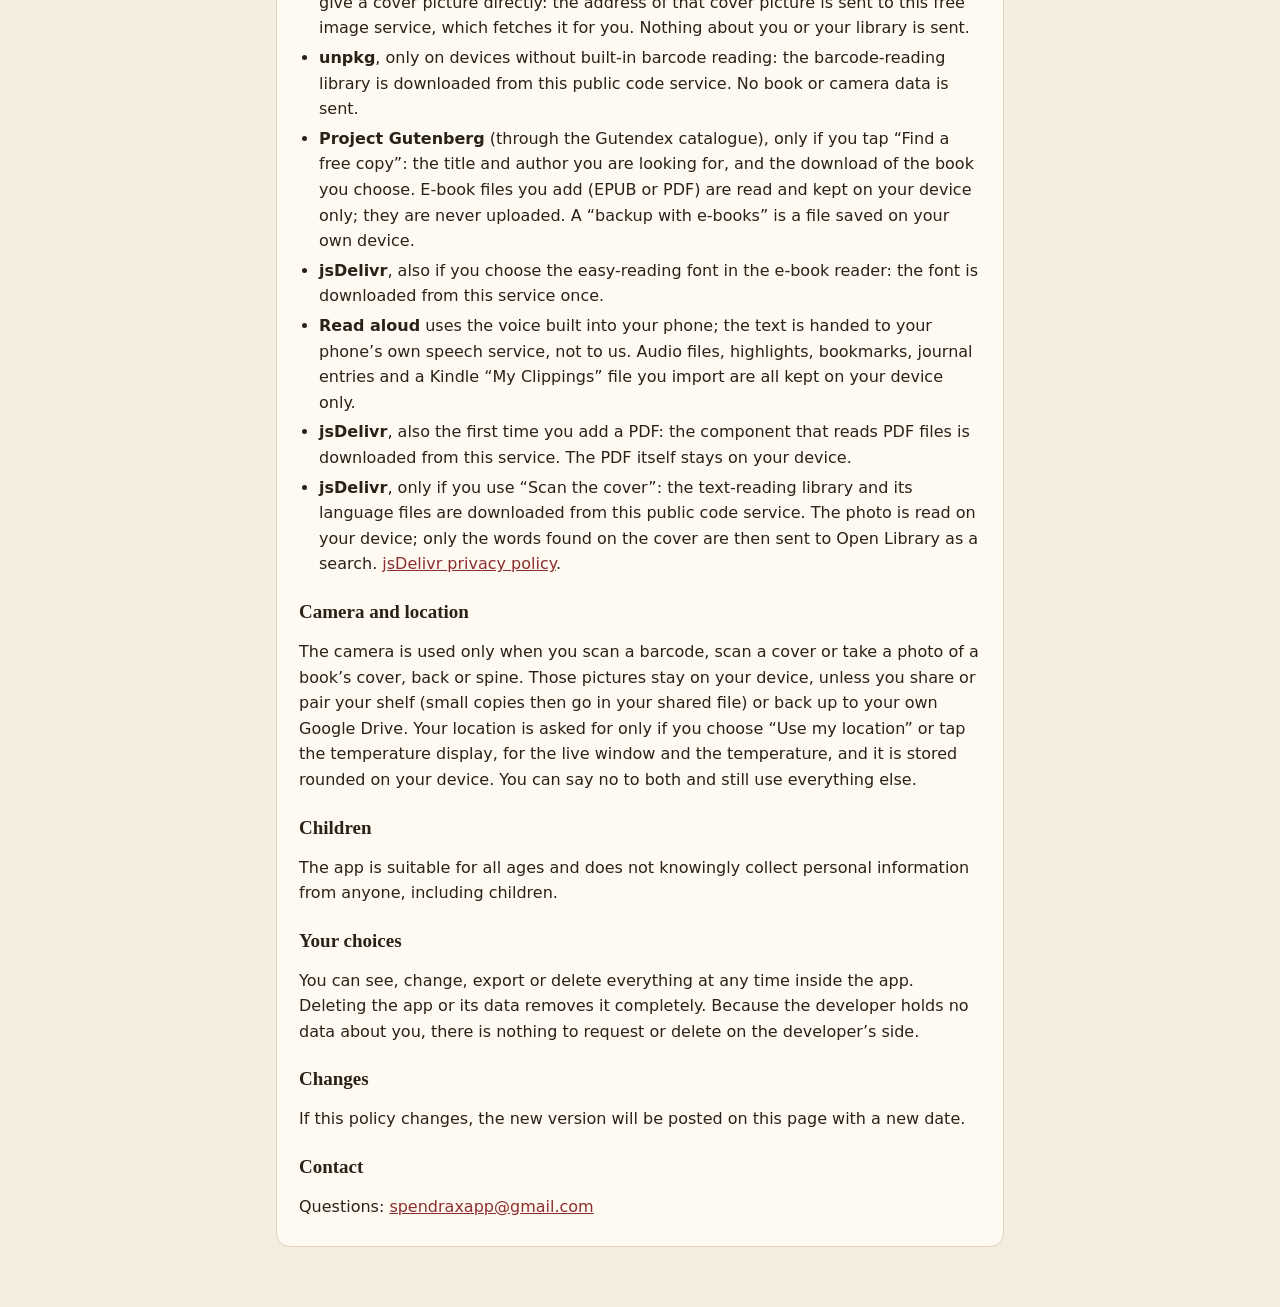
==== commit c383b2be: "Stay connected to Google Drive through the app's helper server; falls back to the sign-in window if " ====
--- a/privacy.html
+++ b/privacy.html
@@ -17,7 +17,7 @@
 </style></head><body><main>
 <div class="top"><a href="./">&larr; <span data-l="en">Back to my bookshelf</span><span data-l="fr" hidden>Retour à ma bibliothèque</span></a>
 <div class="lang" role="group" aria-label="Language"><button type="button" data-set="en" aria-pressed="true">English</button> <button type="button" data-set="fr" aria-pressed="false">Français</button></div></div>
-<article data-l="en"><h1>Privacy policy</h1><p class="date">Effective November 12, 2026</p>
+<article data-l="en"><h1>Privacy policy</h1><p class="date">Effective November 20, 2026</p>
 <p><strong>Short version: your library stays on your device. My Bookshelf has no accounts, no ads, no analytics and no tracking, and the developer never receives your books, notes or reading history.</strong></p>
 <h2>What is stored, and where</h2>
 <p>Everything you enter (books, ratings, notes, quotes, tags, goals, reading sessions, covers you add, your room settings and the weather location you choose) is saved only in your browser or app storage on your own device. It is not sent to the developer or to any server run by the developer.</p>
@@ -30,7 +30,7 @@
 <li><strong>Bibliothèque nationale de France, Deutsche Nationalbibliothek, Wikidata and Internet Archive</strong>, when you scan or look up an ISBN: only the ISBN. Each applies its own privacy policy.</li>
 <li><strong>Renaud-Bray and Les libraires</strong>, only if you tap “Find on Renaud-Bray” or “Find on Les libraires”: their website opens with the ISBN, or the title and author, as a search. Nothing is sent to them otherwise.</li>
 <li><strong>Open-Meteo</strong>, only if you turn on the live window or the temperature display: an approximate location (rounded to about 1 km) or the city name you typed, to get local weather and sunrise times. <a href="https://open-meteo.com/en/terms">Open-Meteo terms and privacy</a>.</li>
-<li><strong>Google Drive</strong>, only if you turn on “Back up to Google Drive”, share your shelf or pair with a partner: you sign in with your own Google account and the app saves a backup file in <em>your own</em> Drive. The app can only see the files it created there. The developer never receives them. Once the backup is on, it is refreshed by itself after you change something. <a href="https://policies.google.com/privacy">Google Privacy Policy</a>.</li>
+<li><strong>Google Drive</strong>, only if you turn on “Back up to Google Drive”, share your shelf or pair with a partner: you sign in with your own Google account and the app saves a backup file in <em>your own</em> Drive. The app can only see the files it created there. The developer never receives them. Once the backup is on, it is refreshed by itself after you change something. To keep you signed in, the app uses its own small helper service (on Cloudflare): when you sign in, Google’s long-lasting access key passes through it once and comes back sealed (encrypted with a secret only the helper has); the sealed key is kept on your device, and the app sends it to the helper only to get a fresh one-hour pass. The helper stores nothing, and the key only works for the files this app created. You can cancel it at any time in your Google Account, under third-party connections. <a href="https://policies.google.com/privacy">Google Privacy Policy</a>.</li>
 <li><strong>Sharing and pairing</strong>, only if you choose them: a second, read-only file is saved in your Drive and anyone who has the link (your friend or partner) can open it. It holds your books, shelves, ratings, series, genres, blurbs, small copies of your cover, back and spine photos, your goals and reading totals and your room look, plus your tags, your reading progress and, only if you switch it on, your “My thoughts” notes. You choose what is included under “What I share”, and “Stop sharing” deletes the file so the link stops working. Quotes are never shared.</li>
 <li><strong>wsrv.nl</strong> (images.weserv.nl), only when a bookshop or publisher site refuses to give a cover picture directly: the address of that cover picture is sent to this free image service, which fetches it for you. Nothing about you or your library is sent.</li>
 <li><strong>unpkg</strong>, only on devices without built-in barcode reading: the barcode-reading library is downloaded from this public code service. No book or camera data is sent.</li>
@@ -49,7 +49,7 @@
 <h2>Changes</h2>
 <p>If this policy changes, the new version will be posted on this page with a new date.</p>
 <h2>Contact</h2>
-<p>Questions: <a href="mailto:spendraxapp@gmail.com">spendraxapp@gmail.com</a></p></article><article data-l="fr" hidden><h1>Politique de confidentialité</h1><p class="date">En vigueur le 12 novembre 2026</p>
+<p>Questions: <a href="mailto:spendraxapp@gmail.com">spendraxapp@gmail.com</a></p></article><article data-l="fr" hidden><h1>Politique de confidentialité</h1><p class="date">En vigueur le 20 novembre 2026</p>
 <p><strong>En bref : votre bibliothèque reste sur votre appareil. My Bookshelf n’a ni compte, ni publicité, ni statistiques d’utilisation, ni pistage, et le développeur ne reçoit jamais vos livres, vos notes ou votre historique de lecture.</strong></p>
 <h2>Ce qui est enregistré, et où</h2>
 <p>Tout ce que vous entrez (livres, notes, citations, étiquettes, objectifs, séances de lecture, couvertures ajoutées, réglages de la pièce et lieu choisi pour la météo) est enregistré uniquement dans le stockage de votre navigateur ou de l’application, sur votre appareil. Rien n’est envoyé au développeur ni à un serveur exploité par le développeur.</p>
@@ -62,7 +62,7 @@
 <li><strong>Bibliothèque nationale de France, Deutsche Nationalbibliothek, Wikidata et Internet Archive</strong>, quand vous scannez ou cherchez un ISBN : seulement l’ISBN. Chacun applique sa propre politique de confidentialité.</li>
 <li><strong>Renaud-Bray et Les libraires</strong>, seulement si vous touchez « Chercher sur Renaud-Bray » ou « Chercher sur Les libraires » : leur site s’ouvre avec l’ISBN, ou le titre et l’auteur, comme recherche. Rien ne leur est envoyé autrement.</li>
 <li><strong>Open-Meteo</strong>, seulement si vous activez la fenêtre en direct ou l’affichage de la température : une position approximative (arrondie à environ 1 km) ou le nom de ville saisi, pour obtenir la météo locale et l’heure du lever du soleil. <a href="https://open-meteo.com/en/terms">Conditions d’Open-Meteo</a>.</li>
-<li><strong>Google Drive</strong>, seulement si vous activez « Sauvegarder dans Google Drive », partagez votre bibliothèque ou la jumelez avec un partenaire : vous vous connectez avec votre propre compte Google et l’application enregistre un fichier de sauvegarde dans <em>votre</em> Drive. L’application ne voit que les fichiers qu’elle y a créés. Le développeur ne les reçoit jamais. Une fois la sauvegarde activée, elle se met à jour d’elle-même après vos changements. <a href="https://policies.google.com/privacy">Règles de confidentialité de Google</a>.</li>
+<li><strong>Google Drive</strong>, seulement si vous activez « Sauvegarder dans Google Drive », partagez votre bibliothèque ou la jumelez avec un partenaire : vous vous connectez avec votre propre compte Google et l’application enregistre un fichier de sauvegarde dans <em>votre</em> Drive. L’application ne voit que les fichiers qu’elle y a créés. Le développeur ne les reçoit jamais. Une fois la sauvegarde activée, elle se met à jour d’elle-même après vos changements. Pour que vous restiez connecté, l’application utilise son propre petit service d’aide (sur Cloudflare) : à la connexion, la clé d’accès longue durée de Google y passe une fois et revient scellée (chiffrée avec un secret que seul ce service possède); la clé scellée reste sur votre appareil, et l’application ne l’envoie au service que pour obtenir un nouveau laissez-passer d’une heure. Le service ne conserve rien, et la clé ne donne accès qu’aux fichiers créés par cette application. Vous pouvez l’annuler en tout temps dans votre compte Google, sous les connexions tierces. <a href="https://policies.google.com/privacy">Règles de confidentialité de Google</a>.</li>
 <li><strong>Partage et jumelage</strong>, seulement si vous les choisissez : un deuxième fichier, en lecture seule, est enregistré dans votre Drive et toute personne qui a le lien (votre ami ou partenaire) peut l’ouvrir. Il contient vos livres, étagères, notes en étoiles, séries, genres, résumés, de petites copies de vos photos de couverture, de dos et de tranche, vos objectifs et totaux de lecture et l’apparence de votre pièce, ainsi que vos étiquettes, votre progression de lecture et, seulement si vous l’activez, vos notes « Mes pensées ». Vous choisissez ce qui est inclus sous « Ce que je partage », et « Arrêter le partage » supprime le fichier : le lien cesse de fonctionner. Les citations ne sont jamais partagées.</li>
 <li><strong>wsrv.nl</strong> (images.weserv.nl), seulement quand le site d’une librairie ou d’un éditeur refuse de donner directement une image de couverture : l’adresse de cette image est envoyée à ce service d’images gratuit, qui la récupère pour vous. Rien sur vous ni sur votre bibliothèque n’est envoyé.</li>
 <li><strong>unpkg</strong>, seulement sur les appareils sans lecture de code-barres intégrée : la bibliothèque de lecture de codes-barres est téléchargée depuis ce service public. Aucune donnée de livre ou de caméra n’est envoyée.</li>
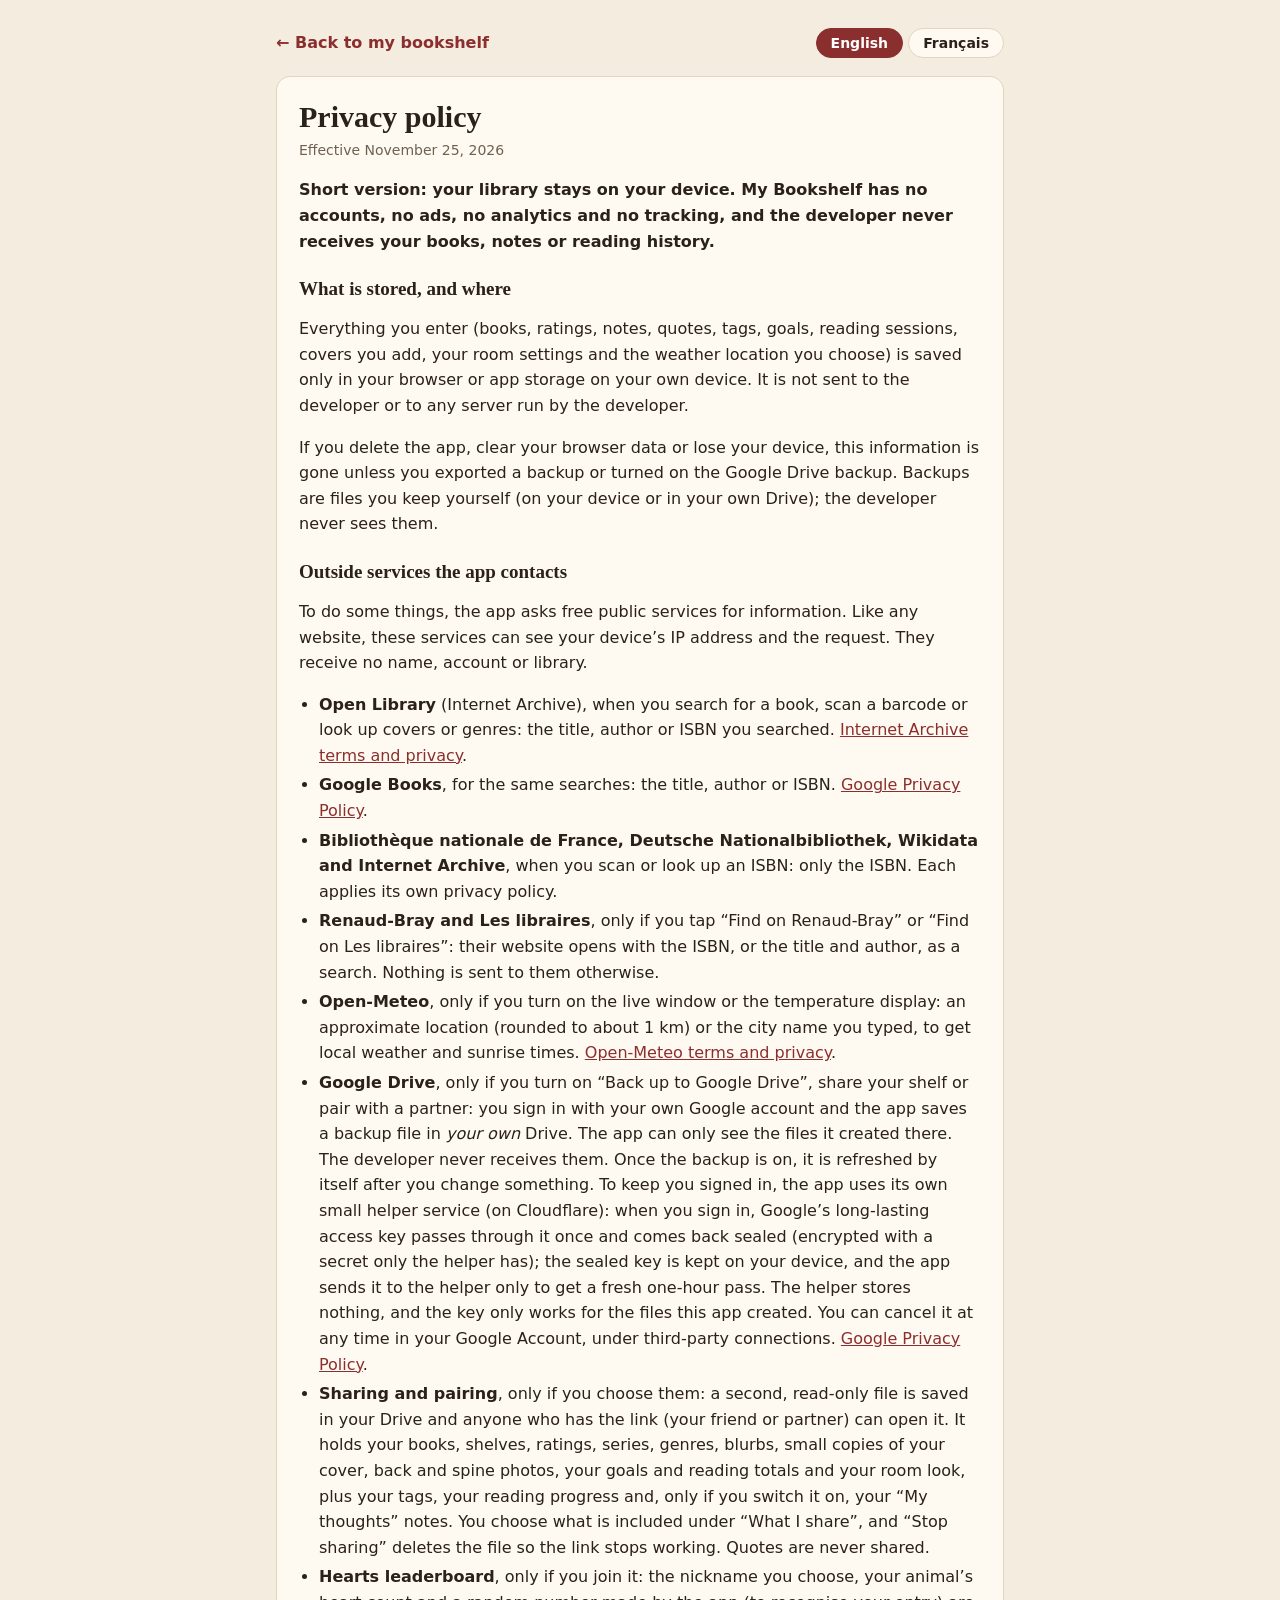
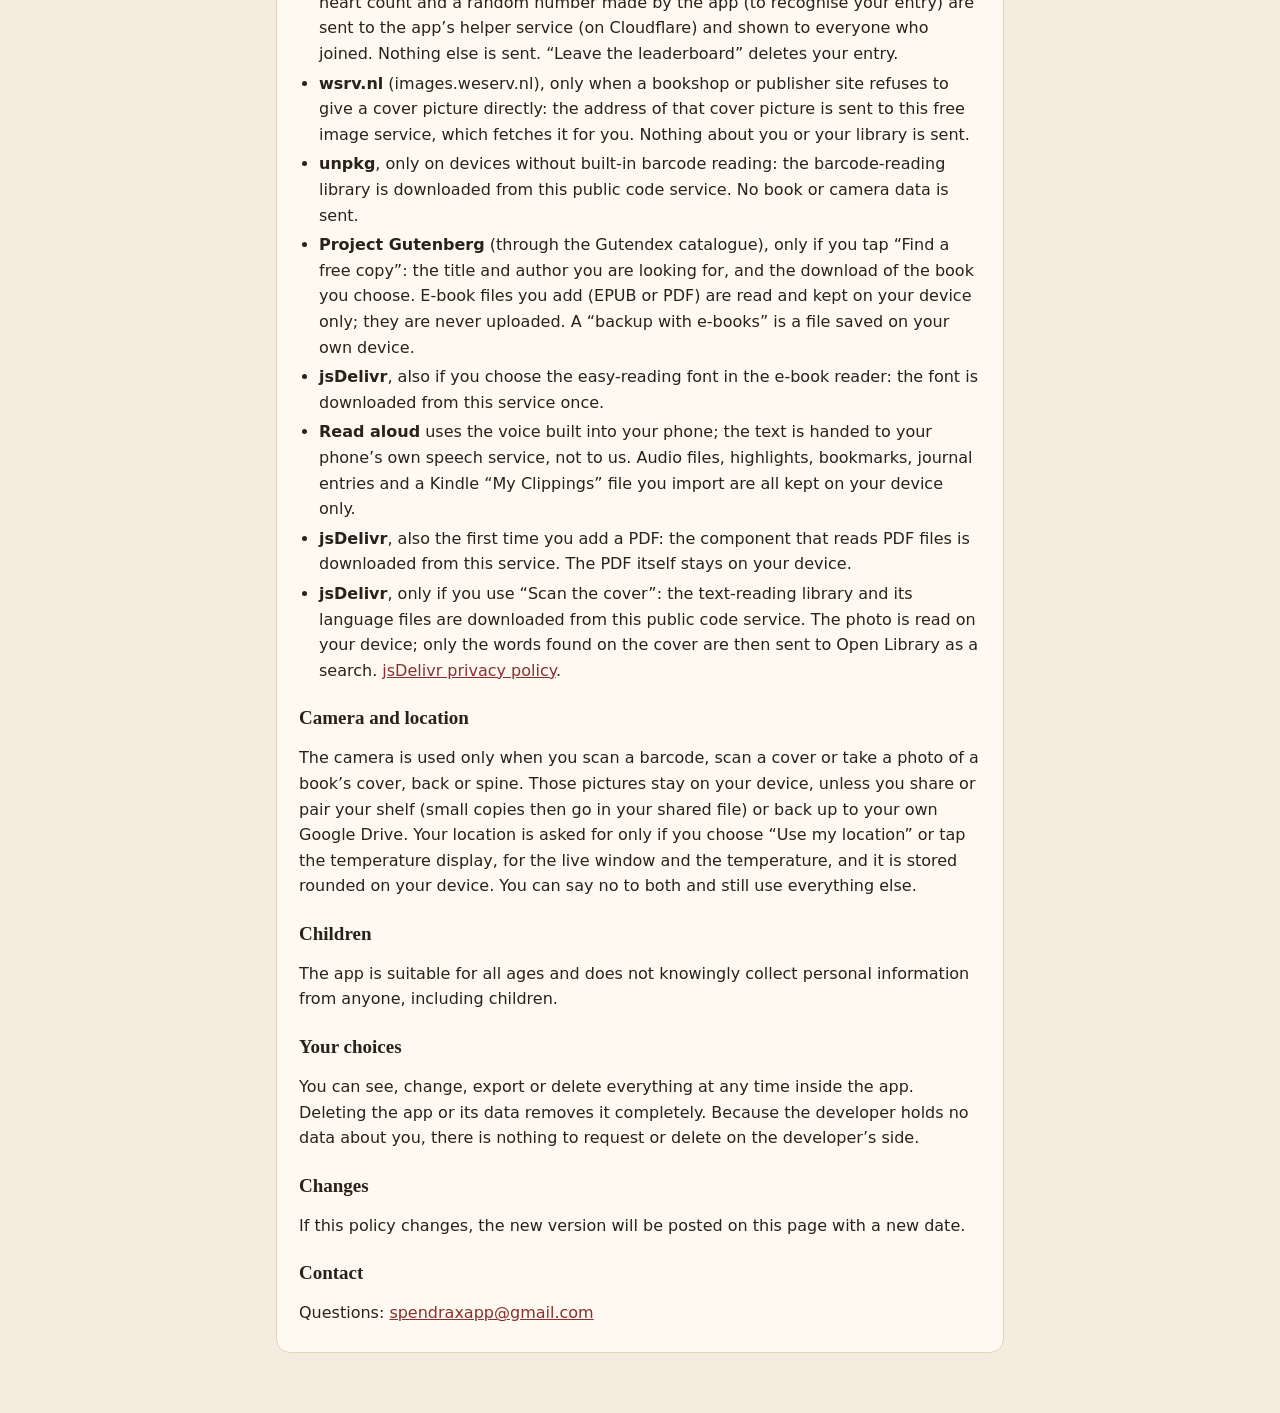
==== commit 5694ee93: "Opt-in hearts leaderboard on the Hearts card (nickname + hearts only), served by the helper worker w" ====
--- a/privacy.html
+++ b/privacy.html
@@ -17,7 +17,7 @@
 </style></head><body><main>
 <div class="top"><a href="./">&larr; <span data-l="en">Back to my bookshelf</span><span data-l="fr" hidden>Retour à ma bibliothèque</span></a>
 <div class="lang" role="group" aria-label="Language"><button type="button" data-set="en" aria-pressed="true">English</button> <button type="button" data-set="fr" aria-pressed="false">Français</button></div></div>
-<article data-l="en"><h1>Privacy policy</h1><p class="date">Effective November 20, 2026</p>
+<article data-l="en"><h1>Privacy policy</h1><p class="date">Effective November 25, 2026</p>
 <p><strong>Short version: your library stays on your device. My Bookshelf has no accounts, no ads, no analytics and no tracking, and the developer never receives your books, notes or reading history.</strong></p>
 <h2>What is stored, and where</h2>
 <p>Everything you enter (books, ratings, notes, quotes, tags, goals, reading sessions, covers you add, your room settings and the weather location you choose) is saved only in your browser or app storage on your own device. It is not sent to the developer or to any server run by the developer.</p>
@@ -32,6 +32,7 @@
 <li><strong>Open-Meteo</strong>, only if you turn on the live window or the temperature display: an approximate location (rounded to about 1 km) or the city name you typed, to get local weather and sunrise times. <a href="https://open-meteo.com/en/terms">Open-Meteo terms and privacy</a>.</li>
 <li><strong>Google Drive</strong>, only if you turn on “Back up to Google Drive”, share your shelf or pair with a partner: you sign in with your own Google account and the app saves a backup file in <em>your own</em> Drive. The app can only see the files it created there. The developer never receives them. Once the backup is on, it is refreshed by itself after you change something. To keep you signed in, the app uses its own small helper service (on Cloudflare): when you sign in, Google’s long-lasting access key passes through it once and comes back sealed (encrypted with a secret only the helper has); the sealed key is kept on your device, and the app sends it to the helper only to get a fresh one-hour pass. The helper stores nothing, and the key only works for the files this app created. You can cancel it at any time in your Google Account, under third-party connections. <a href="https://policies.google.com/privacy">Google Privacy Policy</a>.</li>
 <li><strong>Sharing and pairing</strong>, only if you choose them: a second, read-only file is saved in your Drive and anyone who has the link (your friend or partner) can open it. It holds your books, shelves, ratings, series, genres, blurbs, small copies of your cover, back and spine photos, your goals and reading totals and your room look, plus your tags, your reading progress and, only if you switch it on, your “My thoughts” notes. You choose what is included under “What I share”, and “Stop sharing” deletes the file so the link stops working. Quotes are never shared.</li>
+<li><strong>Hearts leaderboard</strong>, only if you join it: the nickname you choose, your animal’s heart count and a random number made by the app (to recognise your entry) are sent to the app’s helper service (on Cloudflare) and shown to everyone who joined. Nothing else is sent. “Leave the leaderboard” deletes your entry.</li>
 <li><strong>wsrv.nl</strong> (images.weserv.nl), only when a bookshop or publisher site refuses to give a cover picture directly: the address of that cover picture is sent to this free image service, which fetches it for you. Nothing about you or your library is sent.</li>
 <li><strong>unpkg</strong>, only on devices without built-in barcode reading: the barcode-reading library is downloaded from this public code service. No book or camera data is sent.</li>
 <li><strong>Project Gutenberg</strong> (through the Gutendex catalogue), only if you tap “Find a free copy”: the title and author you are looking for, and the download of the book you choose. E-book files you add (EPUB or PDF) are read and kept on your device only; they are never uploaded. A “backup with e-books” is a file saved on your own device.</li>
@@ -49,7 +50,7 @@
 <h2>Changes</h2>
 <p>If this policy changes, the new version will be posted on this page with a new date.</p>
 <h2>Contact</h2>
-<p>Questions: <a href="mailto:spendraxapp@gmail.com">spendraxapp@gmail.com</a></p></article><article data-l="fr" hidden><h1>Politique de confidentialité</h1><p class="date">En vigueur le 20 novembre 2026</p>
+<p>Questions: <a href="mailto:spendraxapp@gmail.com">spendraxapp@gmail.com</a></p></article><article data-l="fr" hidden><h1>Politique de confidentialité</h1><p class="date">En vigueur le 25 novembre 2026</p>
 <p><strong>En bref : votre bibliothèque reste sur votre appareil. My Bookshelf n’a ni compte, ni publicité, ni statistiques d’utilisation, ni pistage, et le développeur ne reçoit jamais vos livres, vos notes ou votre historique de lecture.</strong></p>
 <h2>Ce qui est enregistré, et où</h2>
 <p>Tout ce que vous entrez (livres, notes, citations, étiquettes, objectifs, séances de lecture, couvertures ajoutées, réglages de la pièce et lieu choisi pour la météo) est enregistré uniquement dans le stockage de votre navigateur ou de l’application, sur votre appareil. Rien n’est envoyé au développeur ni à un serveur exploité par le développeur.</p>
@@ -64,6 +65,7 @@
 <li><strong>Open-Meteo</strong>, seulement si vous activez la fenêtre en direct ou l’affichage de la température : une position approximative (arrondie à environ 1 km) ou le nom de ville saisi, pour obtenir la météo locale et l’heure du lever du soleil. <a href="https://open-meteo.com/en/terms">Conditions d’Open-Meteo</a>.</li>
 <li><strong>Google Drive</strong>, seulement si vous activez « Sauvegarder dans Google Drive », partagez votre bibliothèque ou la jumelez avec un partenaire : vous vous connectez avec votre propre compte Google et l’application enregistre un fichier de sauvegarde dans <em>votre</em> Drive. L’application ne voit que les fichiers qu’elle y a créés. Le développeur ne les reçoit jamais. Une fois la sauvegarde activée, elle se met à jour d’elle-même après vos changements. Pour que vous restiez connecté, l’application utilise son propre petit service d’aide (sur Cloudflare) : à la connexion, la clé d’accès longue durée de Google y passe une fois et revient scellée (chiffrée avec un secret que seul ce service possède); la clé scellée reste sur votre appareil, et l’application ne l’envoie au service que pour obtenir un nouveau laissez-passer d’une heure. Le service ne conserve rien, et la clé ne donne accès qu’aux fichiers créés par cette application. Vous pouvez l’annuler en tout temps dans votre compte Google, sous les connexions tierces. <a href="https://policies.google.com/privacy">Règles de confidentialité de Google</a>.</li>
 <li><strong>Partage et jumelage</strong>, seulement si vous les choisissez : un deuxième fichier, en lecture seule, est enregistré dans votre Drive et toute personne qui a le lien (votre ami ou partenaire) peut l’ouvrir. Il contient vos livres, étagères, notes en étoiles, séries, genres, résumés, de petites copies de vos photos de couverture, de dos et de tranche, vos objectifs et totaux de lecture et l’apparence de votre pièce, ainsi que vos étiquettes, votre progression de lecture et, seulement si vous l’activez, vos notes « Mes pensées ». Vous choisissez ce qui est inclus sous « Ce que je partage », et « Arrêter le partage » supprime le fichier : le lien cesse de fonctionner. Les citations ne sont jamais partagées.</li>
+<li><strong>Classement des cœurs</strong>, seulement si vous le rejoignez : le pseudo que vous choisissez, le nombre de cœurs de votre animal et un nombre aléatoire créé par l’application (pour reconnaître votre entrée) sont envoyés au service d’aide de l’application (sur Cloudflare) et montrés à tous ceux qui l’ont rejoint. Rien d’autre n’est envoyé. « Quitter le classement » supprime votre entrée.</li>
 <li><strong>wsrv.nl</strong> (images.weserv.nl), seulement quand le site d’une librairie ou d’un éditeur refuse de donner directement une image de couverture : l’adresse de cette image est envoyée à ce service d’images gratuit, qui la récupère pour vous. Rien sur vous ni sur votre bibliothèque n’est envoyé.</li>
 <li><strong>unpkg</strong>, seulement sur les appareils sans lecture de code-barres intégrée : la bibliothèque de lecture de codes-barres est téléchargée depuis ce service public. Aucune donnée de livre ou de caméra n’est envoyée.</li>
 <li><strong>Projet Gutenberg</strong> (par le catalogue Gutendex), seulement si vous touchez « Trouver une copie gratuite » : le titre et l’auteur recherchés, et le téléchargement du livre choisi. Les fichiers de livres que vous ajoutez (EPUB ou PDF) sont lus et conservés sur votre appareil seulement; ils ne sont jamais téléversés. Une « sauvegarde avec les livres » est un fichier enregistré sur votre propre appareil.</li>
